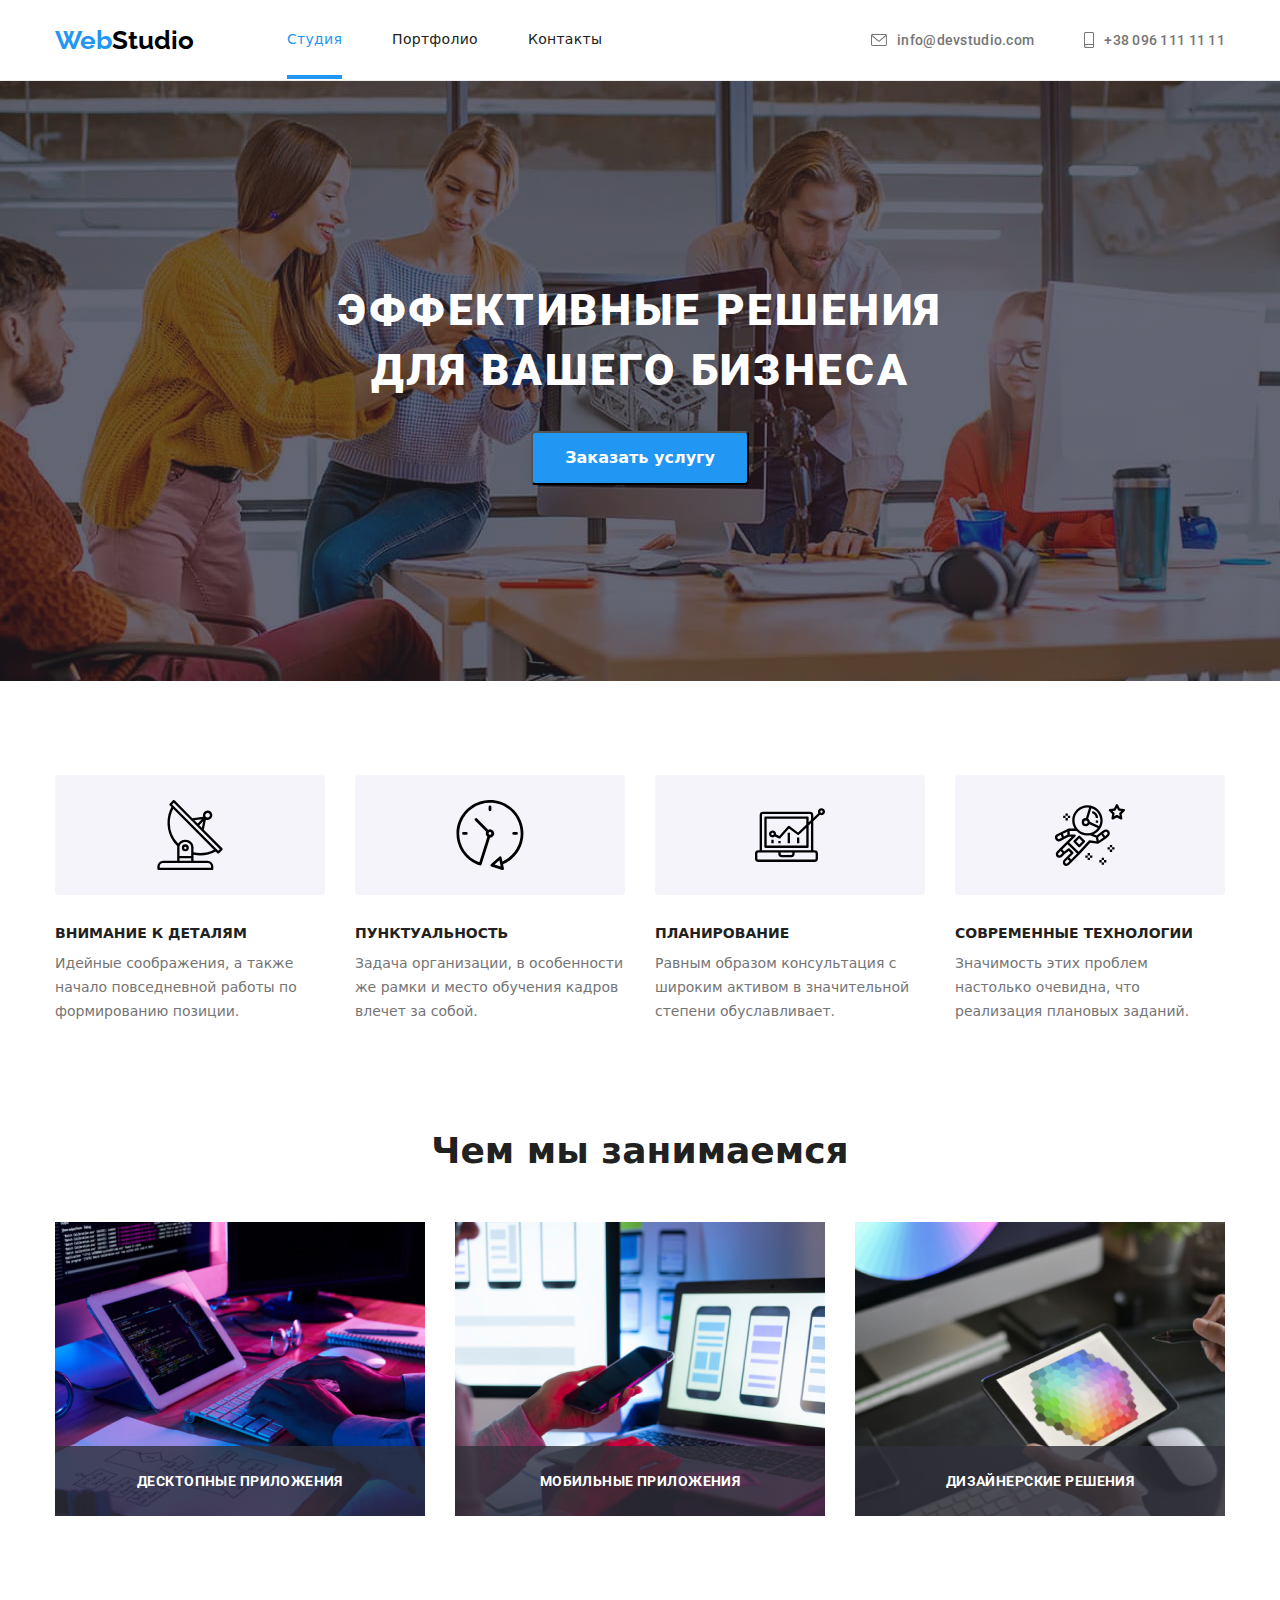
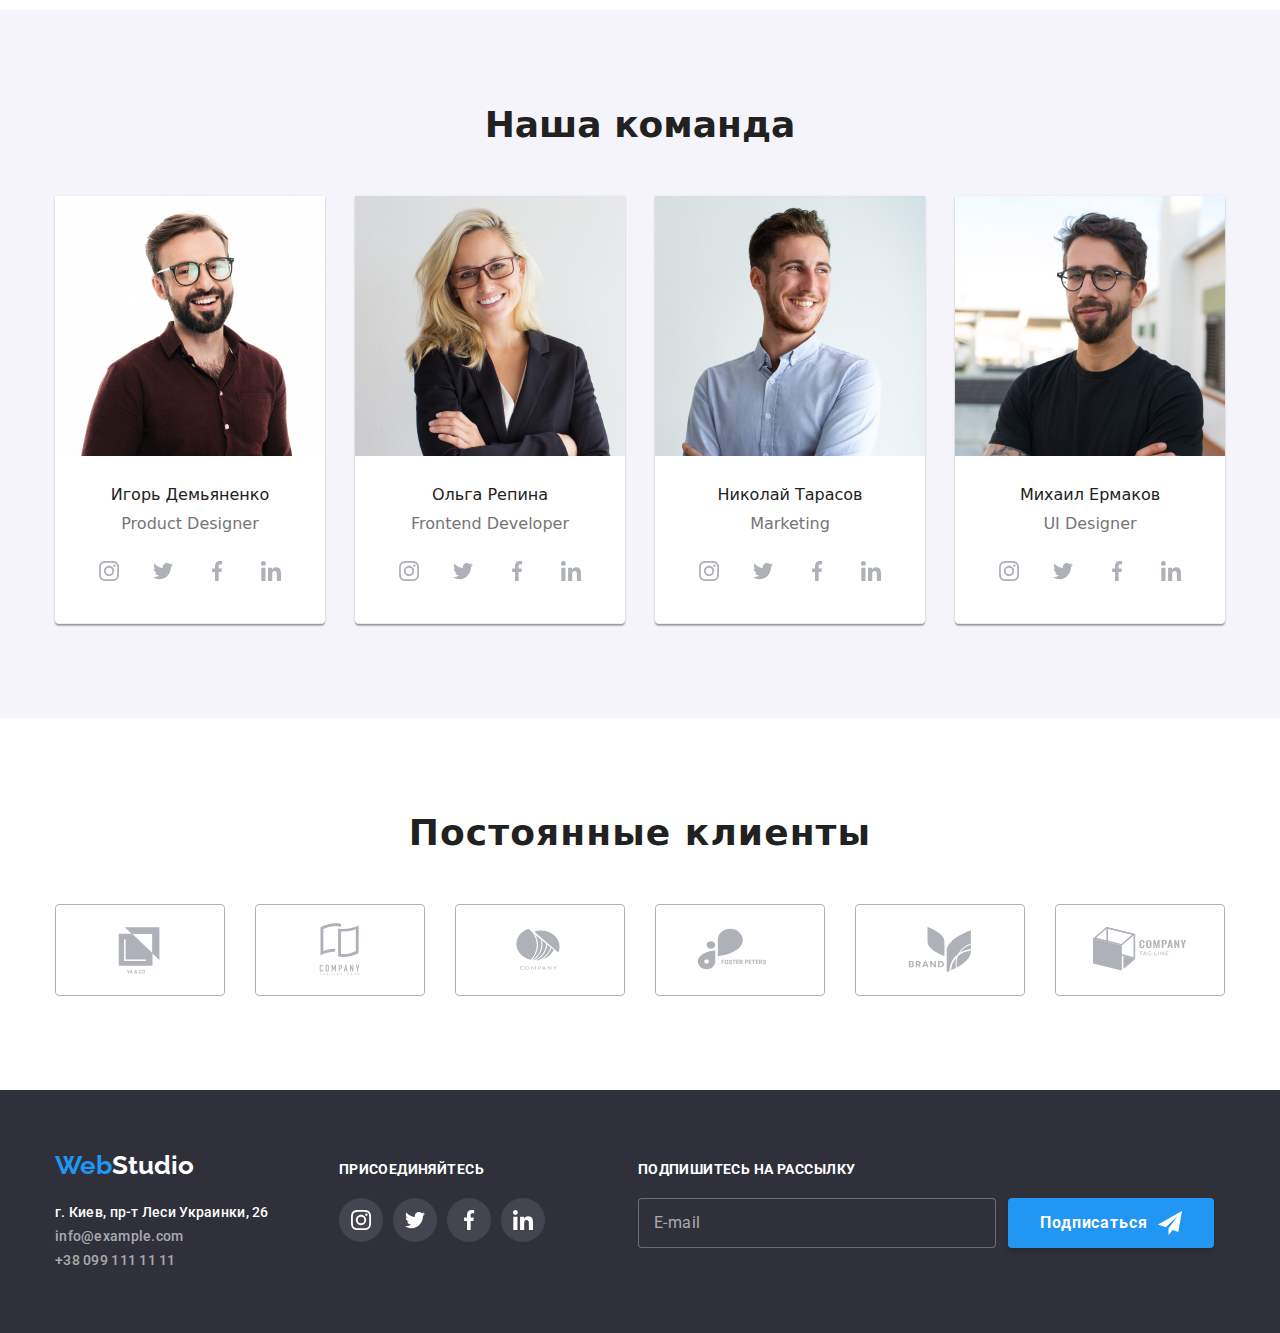
==== index.html @ 0602cfd3 "1" ====
<!DOCTYPE html>
<html lang="ru">

<head>
    <meta charset="UTF-8">
    <meta http-equiv="X-UA-Compatible" content="IE=edge">
    <meta name="viewport" content="width=device-width, initial-scale=1.0">
    <title>Document</title>
    <link rel="preconnect" href="https://fonts.googleapis.com" />
    <link rel="preconnect" href="https://fonts.gstatic.com" crossorigin />
    <link href="https://fonts.googleapis.com/css2?family=Raleway:wght@700&family=Roboto:wght@400;700;900&display=swap"
        rel="stylesheet" />
    <link rel="stylesheet"
        href="https://cdnjs.cloudflare.com/ajax/libs/modern-normalize/0.6.0/modern-normalize.min.css" />
    <link href="./css/styles.css" rel="stylesheet" />

</head>

<body>
    <!--Шапка сайта-->
    <header>
        <div class="container main-nav">
            <a href="./index.html" class="logo"> <span class="logo-first ">Web</span><span
                    class="logo-second">Studio</span> </a>
            <nav>
                <ul class="site-nav list">
                    <li class="item"> <a href="./index.html" class="link current">Студия</a></li>
                    <li class="item"> <a href="./portfolio.html" class="link ">Портфолио</a></li>
                    <li class="item"> <a href="" class="link">Контакты</a></li>
                </ul>
            </nav>
            <ul class="adress list">
                <li class="item"><a href="mailto:info@devstudio.com" class="link-adress"> <svg width="16px" height="12px" class="icon-nav">
                    <use href="./images/symbol-defs-6.svg#icon-envelope"></use></svg>
                    info@devstudio.com  </a> </li>
                <li class="item"><a href="tel:+380961111111" class="link-adress"> <svg width="10px" height="16px" class="icon-nav"> <use href="./images/symbol-defs-6.svg#icon-smartphone"></use></svg> +38 096 111 11 11 </a></li>
            </ul>
        </div>
    </header>
    <section class="section hero overlay">
        <div class="container">
            <h1 class="hero-tittle">Эффективные решения <br /> для вашего бизнеса</h1>
            <button type="button" class="main-button" data-modal-open>Заказать услугу</button>
        </div>
    </section>
    <section class="section advantage">
        <div class="container">
            <h2 class="advantage-tittle visually-hidden">Наши преимущества</h2>
            <ul class="advantage-list list">
                <li class="item">
                    <div class="advantage-fon"> <svg class="advantage-svg"><use href="./images/symbol-defs-6.svg#icon-antenna1"></use></svg></div>
                    <h3 class="tittle">Внимание к деталям</h3>
                    <p class="description">Идейные соображения, а также начало повседневной работы по формированию
                        позиции.</p>
                </li>
                <li class="item">
                    <div class="advantage-fon"> <svg class="advantage-svg">
                            <use href="./images/symbol-defs-6.svg#icon-clock1"></use>
                        </svg></div>
                    <h3 class="tittle">Пунктуальность</h3>
                    <p class="description">Задача организации, в особенности же рамки и место обучения кадров влечет за
                        собой.</p>
                </li>
                <li class="item">
                    <div class="advantage-fon"> <svg class="advantage-svg">
                            <use href="./images/symbol-defs-6.svg#icon-diagram1"></use>
                        </svg></div>
                    <h3 class="tittle">Планирование</h3>
                    <p class="description">Равным образом консультация с широким активом в значительной степени
                        обуславливает.</p>
                </li>
                <li class="item">
                    <div class="advantage-fon"> <svg class="advantage-svg">
                            <use href="./images/symbol-defs-6.svg#icon-astronaut1"></use>
                        </svg></div>
                    <h3 class="tittle">Современные технологии</h3>
                    <p class="description">Значимость этих проблем настолько очевидна, что реализация плановых заданий.
                    </p>
                </li>
            </ul>
        </div>
    </section>
    <section class="section products">
        <div class="container">
            <h2 class="products-tittle">Чем мы занимаемся</h2>
            <ul class="list">
                <li class="item"><img src="./images/Box1.jpg" alt="Десктопные приложения" width="370" />
               <div class="product-name"><h3 class="product-text">Десктопные приложения</h3></div> </li>
                <li class="item"><img src="./images/Box2.jpg" alt="Мобильные приложения" width="370" /> <div class="product-name">
                    <h3 class="product-text">Мобильные приложения</h3>
                </div></li>
                <li class="item"><img src="./images/Box3.jpg" alt="Дизайнерские решения" width="370" /><div class="product-name">
                    <h3 class="product-text">Дизайнерские решения</h3></div></li>
            </ul>
        </div>
    </section>
    <section class="section team">
        <div class="container">
            <h2 class="team-tittle">Наша команда</h2>
            <ul class="team-member list">
                <li class="item"><img src="./images/teamcard1.jpg" alt="Product Designer" width="270">
                    <h3 class="member-name"> Игорь Демьяненко </h3>
                    <p class="position">Product Designer</p>
                    <div class="social-link-box">
                    <ul class="list list-social"> 
                    <li><a href="https://www.instagram.com/" rel="noopener noreferrer" target="_blank" class="social-link"><svg class="logo-nets">
                        <use href="./images/symbol-defs-6.svg#icon-instagram"></use>
                    </svg></a> </li>
                    <li> <a href="https://twitter.com/?lang=ru" rel="noopener noreferrer" target="_blank" class="social-link"><svg class="logo-nets">
                            <use href="./images/symbol-defs-6.svg#icon-twitter"></use>
                        </svg></a></li>
                    <li><a href="https://uk-ua.facebook.com/" rel="noopener noreferrer" target="_blank" class="social-link"><svg class="logo-nets">
                            <use href="./images/symbol-defs-6.svg#icon-facebook"></use>
                        </svg></a></li>
                    <li><a href="https://ru.linkedin.com/" rel="noopener noreferrer" target="_blank" class="social-link"><svg class="logo-nets">
                            <use href="./images/symbol-defs-6.svg#icon-linkedin"></use>
                        </svg></a></li> </ul> </div>
                </li>
                <li class="item"><img src="./images/teamcard2.jpg" alt="Frontend Developer" width="270">
                    <h3 class="member-name">Ольга Репина</h3>
                    <p class="position">Frontend Developer</p>
                    <div class="social-link-box">
                        <ul class="list list-social">
                            <li><a href="https://www.instagram.com/" rel="noopener noreferrer" target="_blank" class="social-link"><svg
                                        class="logo-nets">
                                        <use href="./images/symbol-defs-6.svg#icon-instagram"></use>
                                    </svg></a> </li>
                            <li> <a href="https://twitter.com/?lang=ru" rel="noopener noreferrer" target="_blank" class="social-link"><svg
                                        class="logo-nets">
                                        <use href="./images/symbol-defs-6.svg#icon-twitter"></use>
                                    </svg></a></li>
                            <li><a href="https://uk-ua.facebook.com/" rel="noopener noreferrer" target="_blank" class="social-link"><svg
                                        class="logo-nets">
                                        <use href="./images/symbol-defs-6.svg#icon-facebook"></use>
                                    </svg></a></li>
                            <li><a href="https://ru.linkedin.com/" rel="noopener noreferrer" target="_blank" class="social-link"><svg
                                        class="logo-nets">
                                        <use href="./images/symbol-defs-6.svg#icon-linkedin"></use>
                                    </svg></a></li>
                        </ul>
                    </div>
                </li>
                <li class="item"><img src="./images/teamcard3.jpg" alt="Marketing" width="270">
                    <h3 class="member-name"> Николай Тарасов</h3>
                    <p class="position">Marketing</p>
                    <div class="social-link-box">
                        <ul class="list list-social">
                            <li><a href="https://www.instagram.com/" rel="noopener noreferrer" target="_blank" class="social-link"><svg
                                        class="logo-nets">
                                        <use href="./images/symbol-defs-6.svg#icon-instagram"></use>
                                    </svg></a> </li>
                            <li> <a href="https://twitter.com/?lang=ru" rel="noopener noreferrer" target="_blank" class="social-link"><svg
                                        class="logo-nets">
                                        <use href="./images/symbol-defs-6.svg#icon-twitter"></use>
                                    </svg></a></li>
                            <li><a href="https://uk-ua.facebook.com/" rel="noopener noreferrer" target="_blank" class="social-link"><svg
                                        class="logo-nets">
                                        <use href="./images/symbol-defs-6.svg#icon-facebook"></use>
                                    </svg></a></li>
                            <li><a href="https://ru.linkedin.com/" rel="noopener noreferrer" target="_blank" class="social-link"><svg
                                        class="logo-nets">
                                        <use href="./images/symbol-defs-6.svg#icon-linkedin"></use>
                                    </svg></a></li>
                        </ul>
                    </div>
                </li>
                <li class="item"><img src="./images/teamcard4.jpg" alt="UI Designer" width="270">
                    <h3 class="member-name"> Михаил Ермаков</h3>
                    <p class="position">UI Designer</p>
                    <div class="social-link-box">
                        <ul class="list list-social">
                            <li><a href="https://www.instagram.com/" rel="noopener noreferrer" target="_blank" class="social-link"><svg
                                        class="logo-nets">
                                        <use href="./images/symbol-defs-6.svg#icon-instagram"></use>
                                    </svg></a> </li>
                            <li> <a href="https://twitter.com/?lang=ru" rel="noopener noreferrer" target="_blank" class="social-link"><svg
                                        class="logo-nets">
                                        <use href="./images/symbol-defs-6.svg#icon-twitter"></use>
                                    </svg></a></li>
                            <li><a href="https://uk-ua.facebook.com/" rel="noopener noreferrer" target="_blank" class="social-link"><svg
                                        class="logo-nets">
                                        <use href="./images/symbol-defs-6.svg#icon-facebook"></use>
                                    </svg></a></li>
                            <li><a href="https://ru.linkedin.com/" rel="noopener noreferrer" target="_blank" class="social-link"><svg
                                        class="logo-nets">
                                        <use href="./images/symbol-defs-6.svg#icon-linkedin"></use>
                                    </svg></a></li>
                        </ul>
                    </div>
                </li>
            </ul>
        </div>
    </section>
    <section class="section clients">
        <div class="container">
            <h2 class="clients-tittle">Постоянные клиенты</h2>
            <ul class="list clients-list">
                <li class="clients-item"><a href="" rel="noopener noreferrer" target="_blank" class="clients-link"><svg class="icon-clients">
                        <use href="./images/symbol-defs-6.svg#icon-logo1"></use>
                    </svg></a></li>
                <li class="clients-item"><a href="" rel="noopener noreferrer" target="_blank" class="clients-link"><svg class="icon-clients">
                        <use href="./images/symbol-defs-6.svg#icon-logo2"></use>
                    </svg></a></li>
                <li class="clients-item"><a href="" rel="noopener noreferrer" target="_blank" class="clients-link"><svg class="icon-clients">
                        <use href="./images/symbol-defs-6.svg#icon-logo3"></use>
                    </svg></a></li>
                <li class="clients-item"><a href="" rel="noopener noreferrer" target="_blank" class="clients-link"><svg class="icon-clients">
                        <use href="./images/symbol-defs-6.svg#icon-logo4"></use>
                    </svg></a></li>
                <li class="clients-item"><a href="" rel="noopener noreferrer" target="_blank" class="clients-link"><svg class="icon-clients">
                        <use href="./images/symbol-defs-6.svg#icon-logo5"></use>
                    </svg></a></li>
                <li class="clients-item"><a href="" rel="noopener noreferrer" target="_blank" class="clients-link"><svg class="icon-clients">
                        <use href="./images/symbol-defs-6.svg#icon-logo6"></use>
                    </svg></a></li>
            </ul>
        </div>
    </section>
    <!--Подвал-->
    <footer class="page-footer">
        <div class="container footer-container">
            <div class="footer-adress">
            <a href="./index.html" class="logo"> <span class="logo-first ">Web</span><span
                    class="logo-second">Studio</span></a>
            <address class="adress-list">
                <ul class="list">
                    <li> <a href="https://www.google.com/maps/place/%D0%B1%D1%83%D0%BB.+%D0%9B%D0%B5%D1%81%D0%B8+%D0%A3%D0%BA%D1%80%D0%B0%D0%B8%D0%BD%D0%BA%D0%B8,+26,+%D0%9A%D0%B8%D0%B5%D0%B2,+02000/@50.4265807,30.5361971,17z/data=!3m1!4b1!4m5!3m4!1s0x40d4cf0e033ecbe9:0x57a4dffefec77da0!8m2!3d50.4265807!4d30.5383858" class="link-adress"> г. Киев, пр-т Леси Украинки, 26 </a></li>
                    <li> <a href="mailto:info@example.com" class="contact link-adress">info@example.com </a></li>
                    <li> <a href="tel:+380991111111" class="contact link-adress">+38 099 111 11 11</a> </li>
                </ul>
            </address>
        </div>
            <div class="footer-social-list">
                <h3 class="footer-social">Присоединяйтесь</h3>
                <ul class="list footer-social-link">
                    <li class="social-li"><a href="https://www.instagram.com/" rel="noopener noreferrer" target="_blank" class="social-link"><svg class="footer-logo-nets">
                                <use href="./images/symbol-defs-6.svg#icon-instagram"></use>
                            </svg></a> </li>
                    <li class="social-li"> <a href="https://twitter.com/?lang=ru" rel="noopener noreferrer" target="_blank" class="social-link"><svg class="footer-logo-nets">
                                <use href="./images/symbol-defs-6.svg#icon-twitter"></use>
                            </svg></a></li>
                    <li class="social-li"><a href="https://uk-ua.facebook.com/" rel="noopener noreferrer" target="_blank" class="social-link"><svg class="footer-logo-nets">
                                <use href="./images/symbol-defs-6.svg#icon-facebook"></use>
                            </svg></a></li>
                    <li class="social-li"><a href="https://ru.linkedin.com/" rel="noopener noreferrer" target="_blank" class="social-link"><svg class="footer-logo-nets">
                                <use href="./images/symbol-defs-6.svg#icon-linkedin"></use>
                            </svg></a></li>
                </ul>
            </div>
            <form class="footer-form">
            <div class="subscription">
                <label for="name" class="footer-sub"> <h3 class="tittle-sub">Подпишитесь на рассылку</h3></label>
                <div class="sub-form-field">
                    <input type="mail" class="input-footer" name="sub-mail" id="name" placeholder="E-mail" />
                    <button type="submit" class="sub-button">Подписаться<svg class="icon-sub">
                    <use href="./images/symbol-defs-6.svg#icon-icon-send"></use>
                    </svg>
                </div></button> 
            </div>
        </form>
        </div>
    </footer>
    <div class="backdrop is-hidden" data-modal>
        <div class="modal"> <button type="button" class="button-modal" data-modal-close>
<svg class="close">
    <use href="./images/symbol-defs-modal.svg#icon-close-black-18dp-2-1"></use>
</svg>
        </button>
        <form class="modal-form js-speaker-form"> 
        <h3 class="modal-tittle">Оставьте свои данные, мы вам перезвоним</h3>

            <div class="form-field">
                <label class="form-label" for="username">Имя</label>
                <input class="form-input" type="text" name="name" id="username" />
                <svg class="form-icon"> <use href="./images/symbol-defs-6.svg#icon-person-black"></use></svg>
            </div>
            <div class="form-field">
                <label class="form-label" for="tel">Телефон</label>
                <input class="form-input" type="tel" name="phone-number" id="tel" />
                <svg class="form-icon">
                    <use href="./images/symbol-defs-6.svg#icon-phone-black"></use>
                </svg>
            </div>
            <div class="form-field">
                <label class="form-label" for="mail">Почта</label>
                <input class="form-input" type="email" name="mail" id="mail" />
                <svg class="form-icon">
                    <use href="./images/symbol-defs-6.svg#icon-email-black"></use>
                </svg>
            </div>
            <div class="form-field">
                <label class="form-label" for="comment">Комментарий</label>
                <textarea class="comment" type="text" name="comment" id="comment" rows="7" placeholder="Введите текст"></textarea>
            </div>
            <div class="policy">
                <label class="checkbox-label">
                <input class="checkbox-input" type="checkbox" name="check" />
                <span class="icon-check"></span>
                <p>Соглашаюсь с рассылкой и принимаю <a href="">Условия договора</a></p> </label>
              </label>  
            </div>
    <button class="form-button" type="submit">Отправить</button>
        </form></div>       
      
        

        </div>
    </div>
    <script src="./js/modal.js"></script>
    <!-- <script>
        (() => {
            document
                .querySelector('.js-speaker-form')
                .addEventListener('submit', e => {
                    e.preventDefault();

                    new FormData(e.currentTarget).forEach((value, name) =>
                        console.log(`${name}: ${value}`),
                    );

                    e.currentTarget.reset();
                });
        })();
    </script> -->
</body>

</html>
---- css/styles.css ----
/* заголовка цвет #212121 */
/* белый #FFFFFF*/
/* цвет акцент #2196F3 */
/* основной цвет #757575 */
/* вторичный фон #F5F4FA */
/* цвет заголовка #2F303A */
/* фон #E5E5E5 */

:root {
  --primary-text-color: #757575;
  --tittle-color: #212121;
  --accent-color: #2196f3;
  --primary-background-color: #ffffff;
  --footer-color: #2f303a;
  --primary-white-color: #ffffff;
  --secondary-background-color: #f5f4fa;
}

.body {
  color: var(--primary-text-color);
  background-color: var(--primary-background-color);
  font-family: Roboto, sans-serif;
  letter-spacing: 0.03em;

  margin: 0;
}
.section {
  padding-top: 94px;
  padding-bottom: 94px;
  margin-top: 0;
  margin-bottom: 0;
}
.container {
  margin-left: auto;
  margin-right: auto;
  width: 1200px;
  padding-left: 15px;
  padding-right: 15px;
}
/* Утилиты */
h1,
h2,
h3,
h4,
p,
ul {
  margin: 0;
  padding: 0;
}

.list {
  text-decoration: none;
}
textarea {
  resize: none;
}

header {
  border-bottom: 1px solid #ececec;
}

img {
  display: block;
  max-width: 100%;
  height: auto;
}
/* Logo */
.main-nav .logo {
  font-family: Raleway, cursive;
  font-weight: 700;
  font-size: 26px;
  line-height: 1.17;
  text-decoration: none;

  padding-top: 24px;
  padding-bottom: 24px;
}
.logo-first {
  color: var(--accent-color);
}
.logo-second {
  color: #000000;
}

/* Site nav */
.list {
  list-style: none;
}

.main-nav {
  display: flex;
  align-items: center;

  box-sizing: border-box;
}

.site-nav {
  display: flex;
  margin-left: 93px;

  font-weight: 500;
  font-size: 14px;
  line-height: 1.14;
  letter-spacing: 0.02em;
}

.main-nav .link {
  padding-top: 32px;
  padding-bottom: 32px;
}

.main-nav .link-adress {
  display: flex;
  padding-top: 32px;
  padding-bottom: 32px;
  align-items: center;
}
.site-nav .item + .item {
  margin-left: 50px;
}

.site-nav .item:last-child {
  margin-right: 0;
}

.site-nav .list {
  font-weight: 500;
  font-size: 16px;
  line-height: 1.17;
  letter-spacing: 0.02em;

  display: block;
}
.site-nav .link.current {
  position: relative;
  color: var(--accent-color);
}

.site-nav .link.current::after {
  content: '';
  display: block;
  position: absolute;
  left: 0;
  bottom: 0;

  width: 100%;
  height: 4px;
  background-color: var(--accent-color);
}
.site-nav .link {
  color: var(--tittle-color);

  transition: color 250ms cubic-bezier(0.4, 0, 0.2, 1);
}
.site-nav .link:focus,
.link:hover {
  color: var(--accent-color);
}
.link {
  text-decoration: none;
}
.link-adress {
  color: var(--primary-text-color);
  font-family: Roboto, sans-serif;
  font-weight: 500;
  font-size: 14px;
  line-height: 1.17;
  letter-spacing: 0.02em;
  text-decoration: none;

  transition: color 250ms cubic-bezier(0.4, 0, 0.2, 1), fill 250ms cubic-bezier(0.4, 0, 0.2, 1);
}

.link-adress:focus,
.link-adress:hover {
  color: var(--accent-color);
  fill: var(--accent-color);
}

.adress {
  display: flex;
  margin-left: auto;
}

.adress .item + .item {
  margin-left: 50px;
}

.icon-nav {
  /* width: 16px;
  height: 12px; */
  margin-right: 10px;
  fill: currentColor;
}

/* Шапка сайта */

.hero-tittle {
  font-family: Roboto, sans-serif;
  color: var(--primary-white-color);
  font-weight: 900;
  font-size: 44px;
  line-height: 1.36;
  letter-spacing: 0.06em;
  text-align: center;
  text-transform: uppercase;

  margin-bottom: 30px;
}
.hero {
  background-color: var(--footer-color);
  text-align: center;
  padding-top: 200px;
  padding-bottom: 200px;
}

.overlay {
  max-width: 1600px;
  height: 600px;
  margin-left: auto;
  margin-right: auto;

  background-image: linear-gradient(to right, rgba(47, 48, 58, 0.4), rgba(47, 48, 58, 0.4)),
    url(../images/background.jpg);

  background-position: center;
  background-repeat: no-repeat;
  background-size: cover;
}

/* Button */
.main-button {
  display: inline-block;
  text-decoration: none;
  color: var(--primary-white-color);
  background-color: var(--accent-color);
  font-family: inherit;
  font-weight: bold;
  line-height: 1.87;

  cursor: pointer;

  border-radius: 4px;
  padding: 10px 32px;
  min-width: 200px;
  text-align: center;

  transition: background-color 250ms cubic-bezier(0.4, 0, 0.2, 1);
}
.main-button:hover,
.main-button:focus {
  background-color: #188ce8;
}

/* Преимущества */

.visually-hidden {
  position: absolute;
  white-space: nowrap;
  width: 1px;
  height: 1px;
  overflow: hidden;
  border: 0;
  padding: 0;
  clip: rect(0 0 0 0);
  clip-path: inset(50%);
  margin: -1px;
}

.advantage {
  padding-top: 0;
  padding-bottom: 0;
  margin-top: 94px;
  margin-bottom: 106px;
}

.advantage-list .tittle {
  color: var(--tittle-color);
  font-weight: 700;
  font-size: 14px;
  line-height: 1.17;

  text-transform: uppercase;
  padding-bottom: 10px;
}

.advantage .description {
  color: var(--primary-text-color);
  font-weight: 400;
  font-size: 14px;
  line-height: 1.71;
}
.advantage-list {
  display: flex;
}

.advantage-list .item + .item {
  margin-left: 30px;
}

.advantage-fon {
  display: flex;
  width: 270px;
  height: 120px;
  background-color: var(--secondary-background-color);
  align-items: center;
  justify-content: center;
  margin-bottom: 30px;
  border-radius: 4px;
}

.advantage-svg {
  width: 70px;
  height: 70px;
}

/* Чем мы занимаемся */

.products {
  padding-top: 0;
}

.products-tittle {
  color: var(--tittle-color);
  font-weight: 700;
  font-size: 36px;
  line-height: 1.17;
  text-align: center;

  padding-bottom: 50px;
}
.products .list {
  display: flex;
}
.products .item {
  position: relative;
}
.products .item + .item {
  margin-left: 30px;
}

.product-name {
  position: absolute;
  width: 100%;
  display: inline-block;
  background-color: rgba(47, 48, 58, 0.8);
  height: 70px;
  bottom: 0;
  right: 0;
}

.product-text {
  font-family: Roboto, sans-serif;
  font-weight: bold;
  font-size: 14px;
  line-height: 1.17;
  text-align: center;
  letter-spacing: 0.03em;
  text-transform: uppercase;

  text-align: center;
  padding-top: 27px;
  padding-bottom: 27px;

  color: var(--primary-white-color);
}
/* Наша команда */
.team {
  background-color: var(--secondary-background-color);
}

.team .list {
  display: flex;
  justify-content: space-between;
}

.team .item + .item {
  margin-left: 30px;
}
.team-tittle {
  color: var(--tittle-color);
  font-weight: 700;
  font-size: 36px;
  line-height: 1.17;
  text-align: center;

  padding-bottom: 50px;
}

.member-name {
  color: var(--tittle-color);
  font-weight: 500;
  font-size: 16px;
  line-height: 1.17;

  text-align: center;
  padding-top: 30px;
}
.position {
  color: var(--primary-text-color);
  font-size: 16px;
  line-height: 1.17;

  margin-top: 0px;
  /* margin-bottom: 30px; */
  padding-top: 10px;
  text-align: center;
}

.team-member .item {
  padding-bottom: 24px;
  border-bottom: 1px solid #eeeeee;
  box-sizing: border-box;
  background-color: var(--primary-white-color);
  border-radius: 0px 0px 4px 4px;
  box-shadow: 0px 1px 3px rgba(0, 0, 0, 0.12), 0px 1px 1px rgba(0, 0, 0, 0.14),
    0px 2px 1px rgba(0, 0, 0, 0.2);

  padding-bottom: 30px;
}
.social-link-box {
  padding-left: 32px;
  padding-right: 32px;
}

.social-link {
  display: flex;
  justify-content: center;
  align-items: center;
  height: 44px;
  width: 44px;
  fill: #afb1b8;

  border-radius: 50%;

  transition: background-color 250ms cubic-bezier(0.4, 0, 0.2, 1),
    fill 250ms cubic-bezier(0.4, 0, 0.2, 1);
}

.list-social {
  margin-top: 16px;
}

.social-nets {
  display: flex;
  justify-content: center;
  align-items: center;
}
.logo-nets {
  width: 20px;
  height: 20px;
}

.social-link:hover,
.social-link:focus {
  background-color: var(--accent-color);
  border-radius: 50%;
  fill: var(--primary-white-color);
}

/* Клиенты */

.clients-tittle {
  color: var(--tittle-color);
  font-weight: 700;
  font-size: 36px;
  line-height: 1.17;
  letter-spacing: 0.03em;

  margin-bottom: 50px;
  text-align: center;
}
.clients-list {
  display: flex;
  justify-content: space-between;
}

.clients-item {
  display: block;
}

.clients-list .clients-item + .clients-item {
  margin-left: 30px;
}
.clients-link {
  display: flex;
  align-items: center;
  justify-content: center;
  width: 170px;
  height: 92px;
  fill: #afb1b8;
  border: 1px solid #afb1b8;
  border-radius: 4px;

  transition: fill 250ms cubic-bezier(0.4, 0, 0.2, 1), border 250ms cubic-bezier(0.4, 0, 0.2, 1);
}
.clients-link:hover,
.clients-link:focus {
  fill: var(--accent-color);
  border: 1px solid var(--accent-color);
}
.icon-clients {
  width: 106px;
  height: 60px;
}

/* Подвал */
.page-footer .link-adress {
  color: var(--primary-white-color);
  font-size: 14px;
  line-height: 1.71;
  text-decoration: none;

  font-style: normal;

  transition: color 250ms cubic-bezier(0.4, 0, 0.2, 1);
}
.page-footer .contact {
  color: rgba(255, 255, 255, 0.6);
}
.page-footer .link-adress:focus,
.link-adress:hover {
  color: var(--accent-color);
}
.page-footer {
  background-color: var(--footer-color);
}
.page-footer .logo-second {
  color: var(--primary-white-color);
}

.page-footer {
  padding-top: 60px;
  padding-bottom: 60px;
}

.page-footer .logo {
  font-family: Raleway, sans-serif;
  font-weight: 700;
  font-size: 26px;
  line-height: 1.17;
  text-decoration: none;
}

.page-footer .adress-list {
  margin-top: 20px;
}

.footer-social {
  color: var(--primary-white-color);
  font-family: Roboto, sans-serif;
  font-weight: bold;
  font-size: 14px;
  line-height: 1.17;
  letter-spacing: 0.03em;
  text-transform: uppercase;

  margin-bottom: 20px;
}
.footer-container {
  display: flex;
  align-items: baseline;
}

.footer-social-list {
  margin-left: 70px;
  margin-right: 93px;
}

.footer-social-link {
  display: flex;
}

.footer-social-link .social-link {
  background-color: rgba(255, 255, 255, 0.1);
}

.social-li + .social-li {
  margin-left: 10px;
}

.footer-social-link .social-link:hover,
.footer-social-link .social-link:focus {
  background-color: var(--accent-color);
}
.footer-logo-nets {
  fill: var(--primary-white-color);
  width: 20px;
  height: 20px;
}

.tittle-sub {
  color: var(--primary-white-color);
  font-family: Roboto, sans-serif;
  font-weight: bold;
  font-size: 14px;
  line-height: 1.17;
  letter-spacing: 0.03em;
  text-transform: uppercase;

  margin-bottom: 20px;
}

.sub-form-field {
  display: flex;
}

.input-footer {
  height: 50px;
  width: 358px;
  margin-right: 12px;
  border: 1px solid rgba(255, 255, 255, 0.3);
  border-radius: 4px;

  background-color: var(--footer-color);
  color: var(--primary-text-color);

  padding-left: 15px;
}
.input-footer::placeholder {
  font-family: Roboto;
  font-weight: normal;
  font-size: 16px;
  line-height: 1.25;
  letter-spacing: 0.03em;

  color: rgba(255, 255, 255, 0.6);
}

.sub-button {
  display: flex;
  align-items: center;
  text-align: center;
  text-decoration: none;

  color: var(--primary-white-color);
  background-color: var(--accent-color);
  box-shadow: 0px 4px 4px rgba(0, 0, 0, 0.15);

  font-family: Roboto, sans-serif;
  font-weight: bold;
  line-height: 1.87;
  letter-spacing: 0.06em;

  cursor: pointer;
  border: none;
  border-radius: 4px;
  padding: 10px 32px;
  min-width: 200px;

  /* transition: background-color 250ms cubic-bezier(0.4, 0, 0.2, 1); */
}

.icon-sub {
  margin-left: 10px;
  width: 24px;
  height: 24px;

  fill: #fff;
}
/* Страница Портфолио */

/* Фильтр */
.project-item {
  text-decoration: none;
}

.btn-filter {
  list-style: none;
  margin-top: 0;
  margin-bottom: 0;
  padding-bottom: 50px;

  display: flex;
  justify-content: center;
  align-items: flex-start;
}

.btn-filter .item + .item {
  margin-left: 8px;
}
.button {
  font-weight: 500;
  background-color: var(--secondary-background-color);
  color: var(--tittle-color);
  font-family: inherit;

  cursor: pointer;

  border-radius: 4px;
  padding: 6px 22px;
  min-width: 73px;
  text-align: center;
  border: 1px solid transparent;

  transition: background-color 250ms cubic-bezier(0.4, 0, 0.2, 1),
    color 250ms cubic-bezier(0.4, 0, 0.2, 1), box-shadow 250ms cubic-bezier(0.4, 0, 0.2, 1);
}
.btn-filter .button:hover,
button:focus {
  color: var(--primary-white-color);
  background-color: var(--accent-color);
  box-shadow: 0px 1px 1px rgba(0, 0, 0, 0.12), 0px 4px 4px rgba(0, 0, 0, 0.06),
    1px 4px 6px rgba(0, 0, 0, 0.16);
}

.filter {
  padding-top: 94px;
}

/* Проекты */

.project-item {
  text-decoration: none;
}

.project-list {
  border-bottom: 1px solid #eeeeee;
  border-left: 1px solid #eeeeee;
  border-right: 1px solid #eeeeee;
  box-sizing: border-box;

  margin-right: 30px;
  margin-bottom: 30px;
  width: 370px;

  transition: box-shadow cubic-bezier(0.4, 0, 0.2, 1);
}

.section .project {
  display: flex;
  flex-wrap: wrap;
  padding-left: 0px;
}

.project-list:hover {
  box-shadow: 0px 1px 1px rgba(0, 0, 0, 0.12), 0px 4px 4px rgba(0, 0, 0, 0.06),
    1px 4px 6px rgba(0, 0, 0, 0.16);
}
.project-list:nth-child(3n) {
  margin-right: 0;
}

.project-list:nth-last-child(-n + 3) {
  margin-bottom: 0;
}
.project-name {
  color: var(--tittle-color);
  font-family: Roboto;
  font-weight: 700;
  font-size: 18px;

  line-height: 2;
  letter-spacing: 0.06em;
}

.project-box {
  padding-left: 24px;
  padding-top: 20px;
  padding-bottom: 20px;
  padding-right: 24px;
}
.filter-name {
  color: var(--primary-text-color);
  font-size: 16px;
  line-height: 1.88;
}

.project-image {
  display: inline-block;
  position: relative;
  overflow: hidden;
}
/* .project-image::before {
  position: absolute;
  display: inline-block;
  content: '';
  width: 100%;
  height: 100%;
  background-color: rgba(33, 150, 243, 0.9);

  transform: translateY(100%);
  transition: transform 250ms cubic-bezier(0.4, 0, 0.2, 1);

  opacity: 0;
}
.project-list:hover .project-image::before {
  opacity: 1;
  transform: translateY(0);

} */

.project-thumb {
  position: absolute;
  width: 100%;
  height: 100%;
  font-family: Roboto;
  font-size: 18px;
  line-height: 1.56;
  letter-spacing: 0.03em;
  color: #ffffff;
  background-color: var(--accent-color);

  display: flex;
  align-items: center;
  top: 0;
  left: 0;
  padding-left: 24px;
  padding-right: 24px;

  transform: translateY(100%);
  transition: transform 250ms cubic-bezier(0.4, 0, 0.2, 1),
    opacity 250ms cubic-bezier(0.4, 0, 0.2, 1);
  opacity: 0;
}

.project-list:hover .project-thumb {
  opacity: 1;
  transform: translateY(0);
}

/* Модальное окно */

.backdrop {
  position: fixed;
  top: 0;
  left: 0;
  width: 100%;
  height: 100%;
  background-color: rgba(0, 0, 0, 0.2);
  visibility: visible;
  opacity: 1;

  transition: opacity 250ms cubic-bezier(0.4, 0, 0.2, 1);
}

.backdrop.is-hidden {
  opacity: 0;
  pointer-events: none;
  overflow: hidden;
}
.backdrop.is-hidden .modal {
  transform: translate(-50%, -50%) scale (1.1);
}
.modal {
  position: absolute;
  top: 50%;
  left: 50%;

  min-height: 581px;
  min-width: 528px;
  align-items: center;

  background-color: var(--primary-white-color);
  transform: translate(-50%, -50%) scale(1);
  transition: opacity 250ms cubic-bezier(0.4, 0, 0.2, 1);
}

.close {
  width: 18px;
  height: 18px;
  border-radius: 50%;
  background-color: white;
  border: 1px solid rgba(0, 0, 0, 0.1);

  fill: #000000;
}
.button-modal {
  position: absolute;
  right: 0;
  top: 0;

  width: 30px;
  height: 30px;
  margin-top: 8px;
  margin-right: 8px;
  background-color: white;
  padding: 0;
  border: none;
}

.close:hover,
.close:focus {
  background-color: var(--accent-color);
  fill: #eeeeee;
}
.button-modal:hover,
.button-modal:focus {
  background-color: white;
}

.modal-form {
  /* outline: 2px solid red; */
  width: 448px;
  margin: 40px;
}
.modal-tittle {
  color: var(--tittle-color);
  font-family: Roboto, sans-serif;
  font-weight: bold;
  font-size: 20px;
  line-height: 1.17;
  letter-spacing: 0.03em;

  margin-bottom: 12px;
}

.form-field {
  position: relative;
  /* outline: 1px solid seagreen; */
  display: flex;
  flex-direction: column;
  margin-bottom: 10px;
}
.form-label {
  font-size: 12px;
  letter-spacing: 0.01em;
  color: var(--primary-text-color);
  margin-bottom: 4px;
}

.form-input {
  padding-left: 42px;
  padding-top: 11px;
  padding-bottom: 11px;
  border: 1px solid rgba(33, 33, 33, 0.2);
  border-radius: 4px;

  height: 40px;

  transition: border 250ms cubic-bezier(0.4, 0, 0.2, 1);
}
.form-icon {
  position: absolute;
  bottom: 0;
  left: 0;
  margin-left: 12px;
  margin-bottom: 11px;

  width: 18px;
  height: 18px;
  transition: fill 250ms cubic-bezier(0.4, 0, 0.2, 1);

  fill: var(--tittle-color);
}

.form-input:focus ~ .form-icon {
  fill: var(--accent-color);
}

.form-field:focus-within > .form-input {
  border: 1px solid var(--accent-color);
  outline: 0;
  outline-offset: 0;
}
.comment {
  height: 120px;
  padding: 12px 16px;
  border: 1px solid rgba(33, 33, 33, 0.2);
  border-radius: 4px;
}

textarea::placeholder {
  font-family: Roboto;
  font-size: 12px;
  line-height: 1.17;
  letter-spacing: 0.01em;

  color: rgba(117, 117, 117, 0.5);
}

.form-field:focus-within > .comment {
  border: 1px solid var(--accent-color);
  outline: 0;
  outline-offset: 0;
}

.checkbox-input {
  /* appearance: none;
  position: absolute; */

  position: absolute;
  width: 1px;
  height: 1px;
  margin: -1px;
  border: 0;
  padding: 0;
  clip: rect(0 0 0 0);
  overflow: hidden;
}
.checkbox-label {
  display: flex;
  align-items: center;
  font-size: 14px;
  line-height: 1.71;
  letter-spacing: 0.03em;
  color: var(--primary-text-color);

  margin-left: 8px;
  margin-bottom: 30px;
}

.icon-check {
  display: block;
  width: 10px;
  height: 10px;

  width: 16px;
  height: 15px;
  border: 2px solid #212121;
  border-radius: 4px;

  margin-right: 8px;
}

.checkbox-input:checked + .icon-check {
  background-color: var(--accent-color);
  background-image: url(../images/icon-check-2.svg);
  background-size: contain;
  background-origin: content-box;
  border: 2px solid var(--accent-color);
}

.form-button {
  display: block;
  text-decoration: none;
  color: var(--primary-white-color);
  background-color: var(--accent-color);
  font-family: Roboto, sans-serif;
  font-weight: bold;
  font-size: 16px;
  line-height: 1.87;
  letter-spacing: 0.06em;

  margin: 0 auto;

  cursor: pointer;
  border: none;
  border-radius: 4px;
  padding: 10px 55px 10px 56px;
  min-width: 200px;
  text-align: center;
  box-shadow: 0px 4px 4px rgba(0, 0, 0, 0.15);

  transition: background-color 250ms cubic-bezier(0.4, 0, 0.2, 1);
}
.form-button:hover,
.form-button:focus {
  background-color: #188ce8;
}
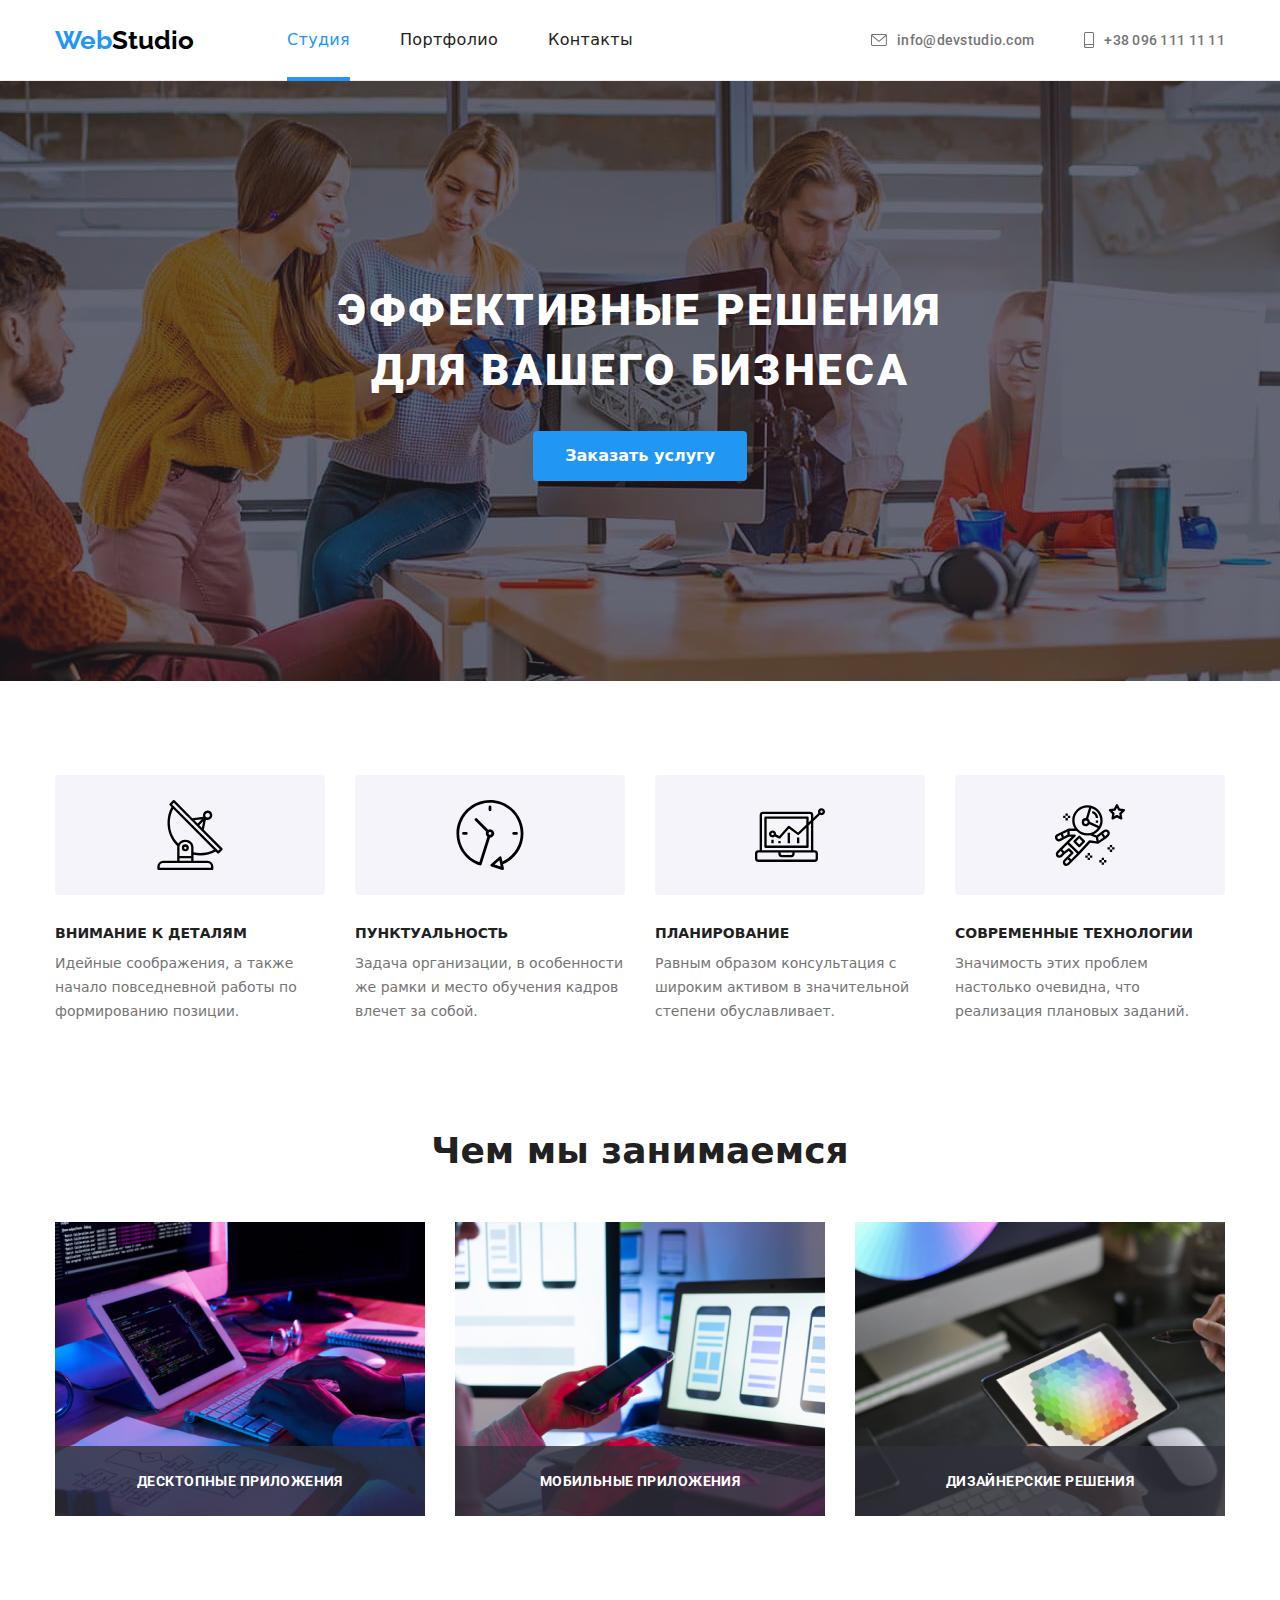
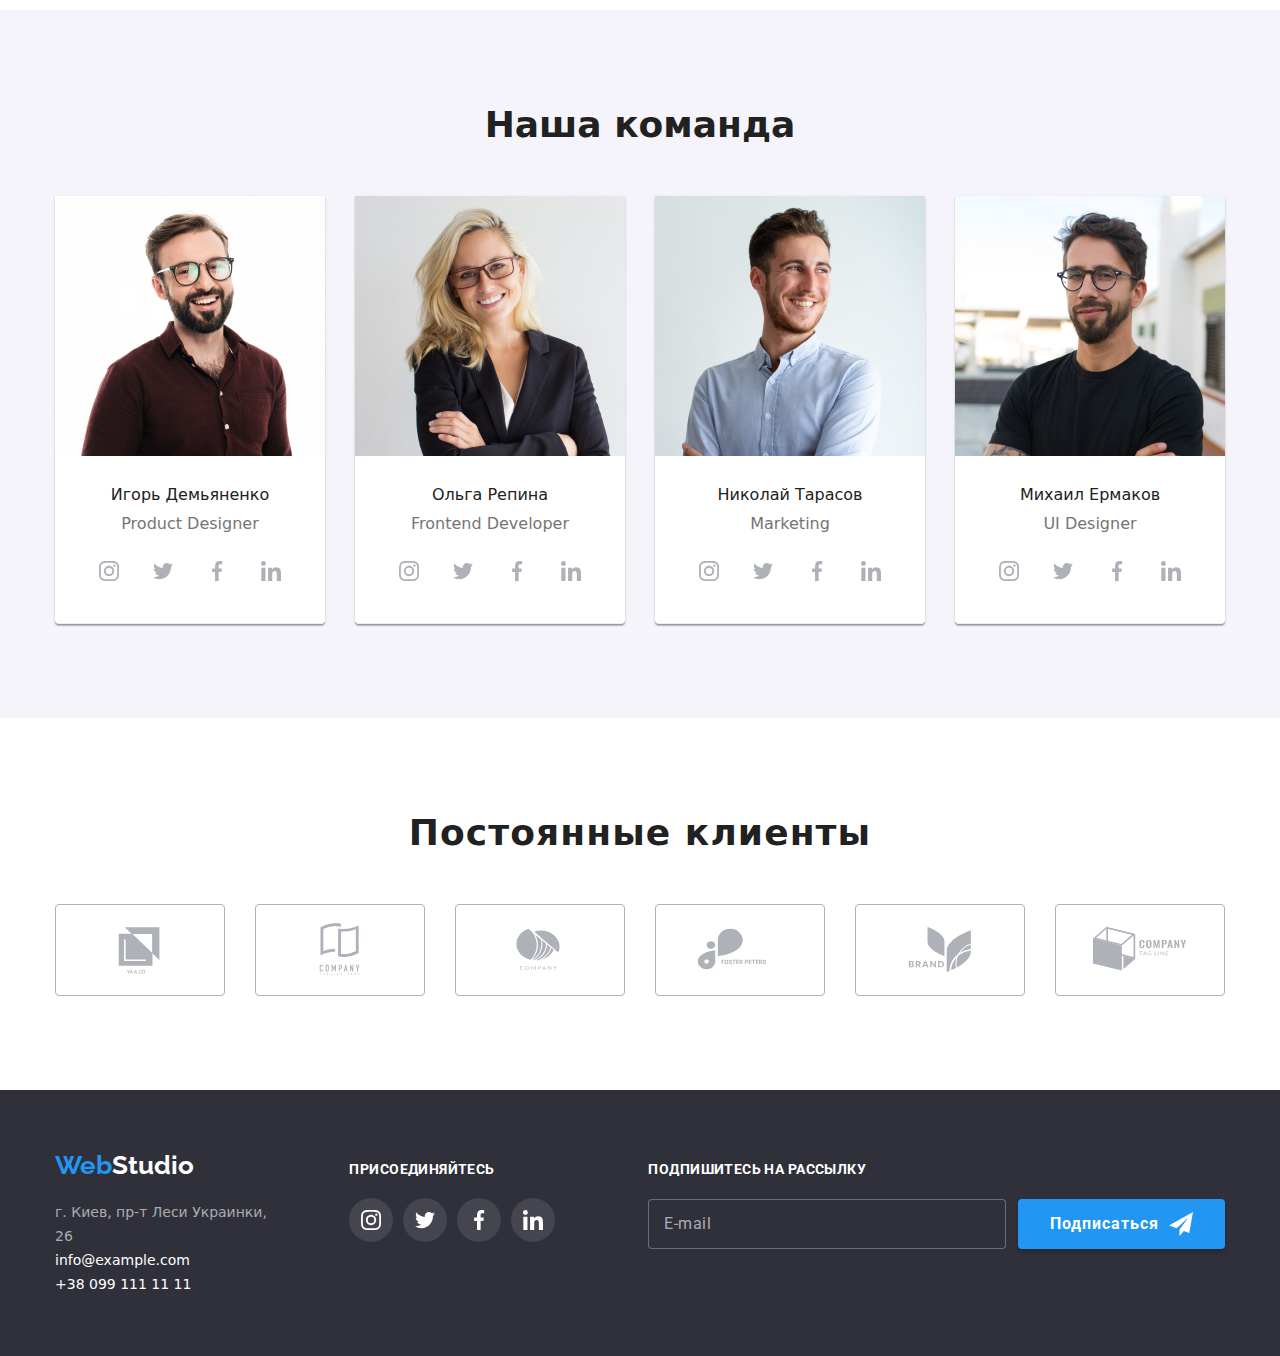
==== commit 33c16059: "1" ====
--- a/index.html
+++ b/index.html
@@ -18,292 +18,323 @@
 
 <body>
     <!--Шапка сайта-->
-    <header>
-        <div class="container main-nav">
-            <a href="./index.html" class="logo"> <span class="logo-first ">Web</span><span
-                    class="logo-second">Studio</span> </a>
+    <header class="header">
+        <div class="header__nav container">
+            <a href="./index.html" class="header__logo"> <span class="header__logo-first ">Web</span><span
+                    class="header__logo-second">Studio</span> </a>
             <nav>
-                <ul class="site-nav list">
-                    <li class="item"> <a href="./index.html" class="link current">Студия</a></li>
-                    <li class="item"> <a href="./portfolio.html" class="link ">Портфолио</a></li>
-                    <li class="item"> <a href="" class="link">Контакты</a></li>
+                <ul class="header__list list">
+                    <li class="header__item"> <a href="./index.html" class="header__link header__link--current link">Студия</a></li>
+                    <li class="header__item"> <a href="./portfolio.html" class="header__link link">Портфолио</a></li>
+                    <li class="header__item"> <a href="" class="header__link link">Контакты</a></li>
                 </ul>
             </nav>
-            <ul class="adress list">
-                <li class="item"><a href="mailto:info@devstudio.com" class="link-adress"> <svg width="16px" height="12px" class="icon-nav">
-                    <use href="./images/symbol-defs-6.svg#icon-envelope"></use></svg>
-                    info@devstudio.com  </a> </li>
-                <li class="item"><a href="tel:+380961111111" class="link-adress"> <svg width="10px" height="16px" class="icon-nav"> <use href="./images/symbol-defs-6.svg#icon-smartphone"></use></svg> +38 096 111 11 11 </a></li>
+            <ul class="header__contact list">
+                <li class="header__item"><a href="mailto:info@devstudio.com" class="header__adress"> <svg width="16px"
+                            height="12px" class="header__icon">
+                            <use href="./images/symbol-defs-6.svg#icon-envelope"></use>
+                        </svg>
+                        info@devstudio.com </a> </li>
+                <li class="header__item"><a href="tel:+380961111111" class="header__adress"> <svg width="10px" height="16px"
+                            class="header__icon">
+                            <use href="./images/symbol-defs-6.svg#icon-smartphone"></use>
+                        </svg> +38 096 111 11 11 </a></li>
             </ul>
         </div>
     </header>
-    <section class="section hero overlay">
-        <div class="container">
-            <h1 class="hero-tittle">Эффективные решения <br /> для вашего бизнеса</h1>
-            <button type="button" class="main-button" data-modal-open>Заказать услугу</button>
-        </div>
-    </section>
-    <section class="section advantage">
+    <section class="hero">
+        <div class="hero__box container">
+            <h1 class="hero__tittle">Эффективные решения <br /> для вашего бизнеса</h1>
+            <button type="button" class="hero__button" data-modal-open>Заказать услугу</button>
+        </div>
+    </section>
+    <section class="advantage section ">
         <div class="container">
             <h2 class="advantage-tittle visually-hidden">Наши преимущества</h2>
-            <ul class="advantage-list list">
-                <li class="item">
-                    <div class="advantage-fon"> <svg class="advantage-svg"><use href="./images/symbol-defs-6.svg#icon-antenna1"></use></svg></div>
-                    <h3 class="tittle">Внимание к деталям</h3>
-                    <p class="description">Идейные соображения, а также начало повседневной работы по формированию
+            <ul class="advantage__list list">
+                <li class="advantage__item">
+                    <div class="advantage__field"> <svg class="advantage__icon">
+                            <use href="./images/symbol-defs-6.svg#icon-antenna1"></use>
+                        </svg></div>
+                    <h3 class="advantage__tittle">Внимание к деталям</h3>
+                    <p class="advantage__description">Идейные соображения, а также начало повседневной работы по формированию
                         позиции.</p>
                 </li>
-                <li class="item">
-                    <div class="advantage-fon"> <svg class="advantage-svg">
+                <li class="advantage__item">
+                    <div class="advantage__field"> <svg class="advantage__icon">
                             <use href="./images/symbol-defs-6.svg#icon-clock1"></use>
                         </svg></div>
-                    <h3 class="tittle">Пунктуальность</h3>
-                    <p class="description">Задача организации, в особенности же рамки и место обучения кадров влечет за
+                    <h3 class="advantage__tittle">Пунктуальность</h3>
+                    <p class="advantage__description">Задача организации, в особенности же рамки и место обучения кадров влечет за
                         собой.</p>
                 </li>
-                <li class="item">
-                    <div class="advantage-fon"> <svg class="advantage-svg">
+                <li class="advantage__item">
+                    <div class="advantage__field"> <svg class="advantage__icon">
                             <use href="./images/symbol-defs-6.svg#icon-diagram1"></use>
                         </svg></div>
-                    <h3 class="tittle">Планирование</h3>
-                    <p class="description">Равным образом консультация с широким активом в значительной степени
+                    <h3 class="advantage__tittle">Планирование</h3>
+                    <p class="advantage__description">Равным образом консультация с широким активом в значительной степени
                         обуславливает.</p>
                 </li>
-                <li class="item">
-                    <div class="advantage-fon"> <svg class="advantage-svg">
+                <li class="advantage__item">
+                    <div class="advantage__field"> <svg class="advantage__icon">
                             <use href="./images/symbol-defs-6.svg#icon-astronaut1"></use>
                         </svg></div>
-                    <h3 class="tittle">Современные технологии</h3>
-                    <p class="description">Значимость этих проблем настолько очевидна, что реализация плановых заданий.
+                    <h3 class="advantage__tittle">Современные технологии</h3>
+                    <p class="advantage__description">Значимость этих проблем настолько очевидна, что реализация плановых заданий.
                     </p>
                 </li>
             </ul>
         </div>
     </section>
-    <section class="section products">
+    <section class="product section">
         <div class="container">
-            <h2 class="products-tittle">Чем мы занимаемся</h2>
-            <ul class="list">
-                <li class="item"><img src="./images/Box1.jpg" alt="Десктопные приложения" width="370" />
-               <div class="product-name"><h3 class="product-text">Десктопные приложения</h3></div> </li>
-                <li class="item"><img src="./images/Box2.jpg" alt="Мобильные приложения" width="370" /> <div class="product-name">
-                    <h3 class="product-text">Мобильные приложения</h3>
-                </div></li>
-                <li class="item"><img src="./images/Box3.jpg" alt="Дизайнерские решения" width="370" /><div class="product-name">
-                    <h3 class="product-text">Дизайнерские решения</h3></div></li>
-            </ul>
-        </div>
-    </section>
-    <section class="section team">
+            <h2 class="product__tittle">Чем мы занимаемся</h2>
+            <ul class="product__list list">
+                <li class="product__item"><img src="./images/Box1.jpg" alt="Десктопные приложения" width="370" />
+                    <div class="product__name">
+                        <h3 class="product__text">Десктопные приложения</h3>
+                    </div>
+                </li>
+                <li class="product__item"><img src="./images/Box2.jpg" alt="Мобильные приложения" width="370" />
+                    <div class="product__name">
+                        <h3 class="product__text">Мобильные приложения</h3>
+                    </div>
+                </li>
+                <li class="product__item"><img src="./images/Box3.jpg" alt="Дизайнерские решения" width="370" />
+                    <div class="product__name">
+                        <h3 class="product__text">Дизайнерские решения</h3>
+                    </div>
+                </li>
+            </ul>
+        </div>
+    </section>
+    <section class="team section">
         <div class="container">
-            <h2 class="team-tittle">Наша команда</h2>
-            <ul class="team-member list">
-                <li class="item"><img src="./images/teamcard1.jpg" alt="Product Designer" width="270">
-                    <h3 class="member-name"> Игорь Демьяненко </h3>
-                    <p class="position">Product Designer</p>
-                    <div class="social-link-box">
-                    <ul class="list list-social"> 
-                    <li><a href="https://www.instagram.com/" rel="noopener noreferrer" target="_blank" class="social-link"><svg class="logo-nets">
-                        <use href="./images/symbol-defs-6.svg#icon-instagram"></use>
-                    </svg></a> </li>
-                    <li> <a href="https://twitter.com/?lang=ru" rel="noopener noreferrer" target="_blank" class="social-link"><svg class="logo-nets">
-                            <use href="./images/symbol-defs-6.svg#icon-twitter"></use>
-                        </svg></a></li>
-                    <li><a href="https://uk-ua.facebook.com/" rel="noopener noreferrer" target="_blank" class="social-link"><svg class="logo-nets">
-                            <use href="./images/symbol-defs-6.svg#icon-facebook"></use>
-                        </svg></a></li>
-                    <li><a href="https://ru.linkedin.com/" rel="noopener noreferrer" target="_blank" class="social-link"><svg class="logo-nets">
-                            <use href="./images/symbol-defs-6.svg#icon-linkedin"></use>
-                        </svg></a></li> </ul> </div>
-                </li>
-                <li class="item"><img src="./images/teamcard2.jpg" alt="Frontend Developer" width="270">
-                    <h3 class="member-name">Ольга Репина</h3>
-                    <p class="position">Frontend Developer</p>
-                    <div class="social-link-box">
-                        <ul class="list list-social">
-                            <li><a href="https://www.instagram.com/" rel="noopener noreferrer" target="_blank" class="social-link"><svg
-                                        class="logo-nets">
+            <h2 class="team__tittle">Наша команда</h2>
+            <ul class="team__list list">
+                <li class="team__item"><img src="./images/teamcard1.jpg" alt="Product Designer" width="270">
+                    <h3 class="team__member"> Игорь Демьяненко </h3>
+                    <p class="team__position">Product Designer</p>
+                    <div class="team__box">
+                        <ul class="team__social-list list">
+                            <li><a href="https://www.instagram.com/" rel="noopener noreferrer" target="_blank"
+                                    class="team__social-link"><svg class="team__social-logo">
                                         <use href="./images/symbol-defs-6.svg#icon-instagram"></use>
                                     </svg></a> </li>
-                            <li> <a href="https://twitter.com/?lang=ru" rel="noopener noreferrer" target="_blank" class="social-link"><svg
-                                        class="logo-nets">
+                            <li> <a href="https://twitter.com/?lang=ru" rel="noopener noreferrer" target="_blank"
+                                    class="team__social-link"><svg class="team__social-logo">
                                         <use href="./images/symbol-defs-6.svg#icon-twitter"></use>
                                     </svg></a></li>
-                            <li><a href="https://uk-ua.facebook.com/" rel="noopener noreferrer" target="_blank" class="social-link"><svg
-                                        class="logo-nets">
+                            <li><a href="https://uk-ua.facebook.com/" rel="noopener noreferrer" target="_blank"
+                                    class="team__social-link"><svg class="team__social-logo">
                                         <use href="./images/symbol-defs-6.svg#icon-facebook"></use>
                                     </svg></a></li>
-                            <li><a href="https://ru.linkedin.com/" rel="noopener noreferrer" target="_blank" class="social-link"><svg
-                                        class="logo-nets">
+                            <li><a href="https://ru.linkedin.com/" rel="noopener noreferrer" target="_blank"
+                                    class="team__social-link"><svg class="team__social-logo">
                                         <use href="./images/symbol-defs-6.svg#icon-linkedin"></use>
                                     </svg></a></li>
                         </ul>
                     </div>
                 </li>
-                <li class="item"><img src="./images/teamcard3.jpg" alt="Marketing" width="270">
-                    <h3 class="member-name"> Николай Тарасов</h3>
-                    <p class="position">Marketing</p>
-                    <div class="social-link-box">
-                        <ul class="list list-social">
-                            <li><a href="https://www.instagram.com/" rel="noopener noreferrer" target="_blank" class="social-link"><svg
-                                        class="logo-nets">
+                <li class="team__item"><img src="./images/teamcard2.jpg" alt="Frontend Developer" width="270">
+                    <h3 class="team__member">Ольга Репина</h3>
+                    <p class="team__position">Frontend Developer</p>
+                    <div class="team__box">
+                        <ul class="team__social-list list">
+                            <li><a href="https://www.instagram.com/" rel="noopener noreferrer" target="_blank"
+                                    class="team__social-link"><svg class="team__social-logo">
                                         <use href="./images/symbol-defs-6.svg#icon-instagram"></use>
                                     </svg></a> </li>
-                            <li> <a href="https://twitter.com/?lang=ru" rel="noopener noreferrer" target="_blank" class="social-link"><svg
-                                        class="logo-nets">
+                            <li> <a href="https://twitter.com/?lang=ru" rel="noopener noreferrer" target="_blank"
+                                    class="team__social-link"><svg class="team__social-logo">
                                         <use href="./images/symbol-defs-6.svg#icon-twitter"></use>
                                     </svg></a></li>
-                            <li><a href="https://uk-ua.facebook.com/" rel="noopener noreferrer" target="_blank" class="social-link"><svg
-                                        class="logo-nets">
+                            <li><a href="https://uk-ua.facebook.com/" rel="noopener noreferrer" target="_blank"
+                                    class="team__social-link"><svg class="team__social-logo">
                                         <use href="./images/symbol-defs-6.svg#icon-facebook"></use>
                                     </svg></a></li>
-                            <li><a href="https://ru.linkedin.com/" rel="noopener noreferrer" target="_blank" class="social-link"><svg
-                                        class="logo-nets">
+                            <li><a href="https://ru.linkedin.com/" rel="noopener noreferrer" target="_blank"
+                                    class="team__social-link"><svg class="team__social-logo">
                                         <use href="./images/symbol-defs-6.svg#icon-linkedin"></use>
                                     </svg></a></li>
                         </ul>
                     </div>
                 </li>
-                <li class="item"><img src="./images/teamcard4.jpg" alt="UI Designer" width="270">
-                    <h3 class="member-name"> Михаил Ермаков</h3>
-                    <p class="position">UI Designer</p>
-                    <div class="social-link-box">
-                        <ul class="list list-social">
-                            <li><a href="https://www.instagram.com/" rel="noopener noreferrer" target="_blank" class="social-link"><svg
-                                        class="logo-nets">
+                <li class="team__item"><img src="./images/teamcard3.jpg" alt="Marketing" width="270">
+                    <h3 class="team__member"> Николай Тарасов</h3>
+                    <p class="team__position">Marketing</p>
+                    <div class="team__box">
+                        <ul class="team__social-list list">
+                            <li><a href="https://www.instagram.com/" rel="noopener noreferrer" target="_blank"
+                                    class="team__social-link"><svg class="team__social-logo">
                                         <use href="./images/symbol-defs-6.svg#icon-instagram"></use>
                                     </svg></a> </li>
-                            <li> <a href="https://twitter.com/?lang=ru" rel="noopener noreferrer" target="_blank" class="social-link"><svg
-                                        class="logo-nets">
+                            <li> <a href="https://twitter.com/?lang=ru" rel="noopener noreferrer" target="_blank"
+                                    class="team__social-link"><svg class="team__social-logo">
                                         <use href="./images/symbol-defs-6.svg#icon-twitter"></use>
                                     </svg></a></li>
-                            <li><a href="https://uk-ua.facebook.com/" rel="noopener noreferrer" target="_blank" class="social-link"><svg
-                                        class="logo-nets">
+                            <li><a href="https://uk-ua.facebook.com/" rel="noopener noreferrer" target="_blank"
+                                    class="team__social-link"><svg class="team__social-logo">
                                         <use href="./images/symbol-defs-6.svg#icon-facebook"></use>
                                     </svg></a></li>
-                            <li><a href="https://ru.linkedin.com/" rel="noopener noreferrer" target="_blank" class="social-link"><svg
-                                        class="logo-nets">
+                            <li><a href="https://ru.linkedin.com/" rel="noopener noreferrer" target="_blank"
+                                    class="team__social-link"><svg class="team__social-logo">
                                         <use href="./images/symbol-defs-6.svg#icon-linkedin"></use>
                                     </svg></a></li>
                         </ul>
                     </div>
                 </li>
-            </ul>
-        </div>
-    </section>
-    <section class="section clients">
+                <li class="team__item"><img src="./images/teamcard4.jpg" alt="UI Designer" width="270">
+                    <h3 class="team__member"> Михаил Ермаков</h3>
+                    <p class="team__position">UI Designer</p>
+                    <div class="team__box">
+                        <ul class="team__social-list list">
+                            <li><a href="https://www.instagram.com/" rel="noopener noreferrer" target="_blank"
+                                    class="team__social-link"><svg class="team__social-logo">
+                                        <use href="./images/symbol-defs-6.svg#icon-instagram"></use>
+                                    </svg></a> </li>
+                            <li> <a href="https://twitter.com/?lang=ru" rel="noopener noreferrer" target="_blank"
+                                    class="team__social-link"><svg class="team__social-logo">
+                                        <use href="./images/symbol-defs-6.svg#icon-twitter"></use>
+                                    </svg></a></li>
+                            <li><a href="https://uk-ua.facebook.com/" rel="noopener noreferrer" target="_blank"
+                                    class="team__social-link"><svg class="team__social-logo">
+                                        <use href="./images/symbol-defs-6.svg#icon-facebook"></use>
+                                    </svg></a></li>
+                            <li><a href="https://ru.linkedin.com/" rel="noopener noreferrer" target="_blank"
+                                    class="team__social-link"><svg class="team__social-logo">
+                                        <use href="./images/symbol-defs-6.svg#icon-linkedin"></use>
+                                    </svg></a></li>
+                        </ul>
+                    </div>
+                </li>
+            </ul>
+        </div>
+    </section>
+    <section class="clients section ">
         <div class="container">
-            <h2 class="clients-tittle">Постоянные клиенты</h2>
-            <ul class="list clients-list">
-                <li class="clients-item"><a href="" rel="noopener noreferrer" target="_blank" class="clients-link"><svg class="icon-clients">
-                        <use href="./images/symbol-defs-6.svg#icon-logo1"></use>
-                    </svg></a></li>
-                <li class="clients-item"><a href="" rel="noopener noreferrer" target="_blank" class="clients-link"><svg class="icon-clients">
-                        <use href="./images/symbol-defs-6.svg#icon-logo2"></use>
-                    </svg></a></li>
-                <li class="clients-item"><a href="" rel="noopener noreferrer" target="_blank" class="clients-link"><svg class="icon-clients">
-                        <use href="./images/symbol-defs-6.svg#icon-logo3"></use>
-                    </svg></a></li>
-                <li class="clients-item"><a href="" rel="noopener noreferrer" target="_blank" class="clients-link"><svg class="icon-clients">
-                        <use href="./images/symbol-defs-6.svg#icon-logo4"></use>
-                    </svg></a></li>
-                <li class="clients-item"><a href="" rel="noopener noreferrer" target="_blank" class="clients-link"><svg class="icon-clients">
-                        <use href="./images/symbol-defs-6.svg#icon-logo5"></use>
-                    </svg></a></li>
-                <li class="clients-item"><a href="" rel="noopener noreferrer" target="_blank" class="clients-link"><svg class="icon-clients">
-                        <use href="./images/symbol-defs-6.svg#icon-logo6"></use>
-                    </svg></a></li>
+            <h2 class="clients__tittle">Постоянные клиенты</h2>
+            <ul class="clients__list list">
+                <li class="clients__item"><a href="" rel="noopener noreferrer" target="_blank" class="clients__link"><svg
+                            class="clients__icon">
+                            <use href="./images/symbol-defs-6.svg#icon-logo1"></use>
+                        </svg></a></li>
+                <li class="clients__tem"><a href="" rel="noopener noreferrer" target="_blank" class="clients__link"><svg
+                            class="clients__icon">
+                            <use href="./images/symbol-defs-6.svg#icon-logo2"></use>
+                        </svg></a></li>
+                <li class="clients__tem"><a href="" rel="noopener noreferrer" target="_blank" class="clients__link"><svg
+                            class="clients__icon">
+                            <use href="./images/symbol-defs-6.svg#icon-logo3"></use>
+                        </svg></a></li>
+                <li class="clients__tem"><a href="" rel="noopener noreferrer" target="_blank" class="clients__link"><svg
+                            class="clients__icon">
+                            <use href="./images/symbol-defs-6.svg#icon-logo4"></use>
+                        </svg></a></li>
+                <li class="clients__tem"><a href="" rel="noopener noreferrer" target="_blank" class="clients__link"><svg
+                            class="clients__icon">
+                            <use href="./images/symbol-defs-6.svg#icon-logo5"></use>
+                        </svg></a></li>
+                <li class="clients__tem"><a href="" rel="noopener noreferrer" target="_blank" class="clients__link"><svg
+                            class="clients__icon">
+                            <use href="./images/symbol-defs-6.svg#icon-logo6"></use>
+                        </svg></a></li>
             </ul>
         </div>
     </section>
     <!--Подвал-->
-    <footer class="page-footer">
-        <div class="container footer-container">
-            <div class="footer-adress">
-            <a href="./index.html" class="logo"> <span class="logo-first ">Web</span><span
-                    class="logo-second">Studio</span></a>
-            <address class="adress-list">
-                <ul class="list">
-                    <li> <a href="https://www.google.com/maps/place/%D0%B1%D1%83%D0%BB.+%D0%9B%D0%B5%D1%81%D0%B8+%D0%A3%D0%BA%D1%80%D0%B0%D0%B8%D0%BD%D0%BA%D0%B8,+26,+%D0%9A%D0%B8%D0%B5%D0%B2,+02000/@50.4265807,30.5361971,17z/data=!3m1!4b1!4m5!3m4!1s0x40d4cf0e033ecbe9:0x57a4dffefec77da0!8m2!3d50.4265807!4d30.5383858" class="link-adress"> г. Киев, пр-т Леси Украинки, 26 </a></li>
-                    <li> <a href="mailto:info@example.com" class="contact link-adress">info@example.com </a></li>
-                    <li> <a href="tel:+380991111111" class="contact link-adress">+38 099 111 11 11</a> </li>
-                </ul>
-            </address>
-        </div>
-            <div class="footer-social-list">
-                <h3 class="footer-social">Присоединяйтесь</h3>
-                <ul class="list footer-social-link">
-                    <li class="social-li"><a href="https://www.instagram.com/" rel="noopener noreferrer" target="_blank" class="social-link"><svg class="footer-logo-nets">
+    <footer class="footer">
+        <div class="footer-container container ">
+            <div class="footer__box">
+                <a href="./index.html" class="header__logo"> <span class="header__logo-first">Web</span><span
+                        class="footer__logo-second">Studio</span></a>
+                <address class="footer__contacts">
+                    <ul class="list">
+                        <li> <a href="https://www.google.com/maps/place/%D0%B1%D1%83%D0%BB.+%D0%9B%D0%B5%D1%81%D0%B8+%D0%A3%D0%BA%D1%80%D0%B0%D0%B8%D0%BD%D0%BA%D0%B8,+26,+%D0%9A%D0%B8%D0%B5%D0%B2,+02000/@50.4265807,30.5361971,17z/data=!3m1!4b1!4m5!3m4!1s0x40d4cf0e033ecbe9:0x57a4dffefec77da0!8m2!3d50.4265807!4d30.5383858"
+                                class="footer__adress footer__map"> г. Киев, пр-т Леси Украинки, 26 </a></li>
+                        <li> <a href="mailto:info@example.com" class="footer__adress">info@example.com </a></li>
+                        <li> <a href="tel:+380991111111" class="footer__adress">+38 099 111 11 11</a> </li>
+                    </ul>
+                </address>
+            </div>
+            <div class="footer__social">
+                <h3 class="footer__social-tittle">Присоединяйтесь</h3>
+                <ul class="list footer__social-list">
+                    <li class="footer__social-item"><a href="https://www.instagram.com/" rel="noopener noreferrer" target="_blank"
+                            class="footer__social-link"><svg class="footer__social-icon">
                                 <use href="./images/symbol-defs-6.svg#icon-instagram"></use>
                             </svg></a> </li>
-                    <li class="social-li"> <a href="https://twitter.com/?lang=ru" rel="noopener noreferrer" target="_blank" class="social-link"><svg class="footer-logo-nets">
+                    <li class="footer__social-item"> <a href="https://twitter.com/?lang=ru" rel="noopener noreferrer"
+                            target="_blank" class="footer__social-link"><svg class="footer__social-icon">
                                 <use href="./images/symbol-defs-6.svg#icon-twitter"></use>
                             </svg></a></li>
-                    <li class="social-li"><a href="https://uk-ua.facebook.com/" rel="noopener noreferrer" target="_blank" class="social-link"><svg class="footer-logo-nets">
+                    <li class="footer__social-item"><a href="https://uk-ua.facebook.com/" rel="noopener noreferrer"
+                            target="_blank" class="footer__social-link"><svg class="footer__social-icon">
                                 <use href="./images/symbol-defs-6.svg#icon-facebook"></use>
                             </svg></a></li>
-                    <li class="social-li"><a href="https://ru.linkedin.com/" rel="noopener noreferrer" target="_blank" class="social-link"><svg class="footer-logo-nets">
+                    <li class="footer__social-item"><a href="https://ru.linkedin.com/" rel="noopener noreferrer" target="_blank"
+                            class="footer__social-link"><svg class="footer__social-icon">
                                 <use href="./images/symbol-defs-6.svg#icon-linkedin"></use>
                             </svg></a></li>
                 </ul>
             </div>
-            <form class="footer-form">
-            <div class="subscription">
-                <label for="name" class="footer-sub"> <h3 class="tittle-sub">Подпишитесь на рассылку</h3></label>
-                <div class="sub-form-field">
-                    <input type="mail" class="input-footer" name="sub-mail" id="name" placeholder="E-mail" />
-                    <button type="submit" class="sub-button">Подписаться<svg class="icon-sub">
-                    <use href="./images/symbol-defs-6.svg#icon-icon-send"></use>
-                    </svg>
-                </div></button> 
-            </div>
-        </form>
+            <form class="footer__form">
+                <div class="footer__form-box">
+                    <label for="name" class="footer__form-tittle">Подпишитесь на рассылку</label>
+                    <div class="footer__form-send">
+                        <input type="email" class="footer__input" name="sub-mail" id="name" placeholder="E-mail" />
+                        <button type="submit" class="footer__form-button">Подписаться<svg class="footer__form-icon">
+                                <use href="./images/symbol-defs-6.svg#icon-icon-send"></use>
+                            </svg></button>
+                    </div>
+                </div>
+            </form>
         </div>
     </footer>
     <div class="backdrop is-hidden" data-modal>
         <div class="modal"> <button type="button" class="button-modal" data-modal-close>
-<svg class="close">
-    <use href="./images/symbol-defs-modal.svg#icon-close-black-18dp-2-1"></use>
-</svg>
-        </button>
-        <form class="modal-form js-speaker-form"> 
-        <h3 class="modal-tittle">Оставьте свои данные, мы вам перезвоним</h3>
-
-            <div class="form-field">
-                <label class="form-label" for="username">Имя</label>
-                <input class="form-input" type="text" name="name" id="username" />
-                <svg class="form-icon"> <use href="./images/symbol-defs-6.svg#icon-person-black"></use></svg>
-            </div>
-            <div class="form-field">
-                <label class="form-label" for="tel">Телефон</label>
-                <input class="form-input" type="tel" name="phone-number" id="tel" />
-                <svg class="form-icon">
-                    <use href="./images/symbol-defs-6.svg#icon-phone-black"></use>
+                <svg class="close">
+                    <use href="./images/symbol-defs-modal.svg#icon-close-black-18dp-2-1"></use>
                 </svg>
-            </div>
-            <div class="form-field">
-                <label class="form-label" for="mail">Почта</label>
-                <input class="form-input" type="email" name="mail" id="mail" />
-                <svg class="form-icon">
-                    <use href="./images/symbol-defs-6.svg#icon-email-black"></use>
-                </svg>
-            </div>
-            <div class="form-field">
-                <label class="form-label" for="comment">Комментарий</label>
-                <textarea class="comment" type="text" name="comment" id="comment" rows="7" placeholder="Введите текст"></textarea>
-            </div>
-            <div class="policy">
-                <label class="checkbox-label">
-                <input class="checkbox-input" type="checkbox" name="check" />
-                <span class="icon-check"></span>
-                <p>Соглашаюсь с рассылкой и принимаю <a href="">Условия договора</a></p> </label>
-              </label>  
-            </div>
-    <button class="form-button" type="submit">Отправить</button>
-        </form></div>       
-      
-        
-
+            </button>
+            <form class="modal-form js-speaker-form">
+                <h3 class="modal-tittle">Оставьте свои данные, мы вам перезвоним</h3>
+
+                <div class="form-field">
+                    <label class="form-label" for="username">Имя</label>
+                    <input class="form-input" type="text" name="name" id="username" />
+                    <svg class="form-icon">
+                        <use href="./images/symbol-defs-6.svg#icon-person-black"></use>
+                    </svg>
+                </div>
+                <div class="form-field">
+                    <label class="form-label" for="tel">Телефон</label>
+                    <input class="form-input" type="tel" name="phone-number" id="tel" />
+                    <svg class="form-icon">
+                        <use href="./images/symbol-defs-6.svg#icon-phone-black"></use>
+                    </svg>
+                </div>
+                <div class="form-field">
+                    <label class="form-label" for="mail">Почта</label>
+                    <input class="form-input" type="email" name="mail" id="mail" />
+                    <svg class="form-icon">
+                        <use href="./images/symbol-defs-6.svg#icon-email-black"></use>
+                    </svg>
+                </div>
+                <div class="form-field">
+                    <label class="form-label" for="comment">Комментарий</label>
+                    <textarea class="comment" name="comment" id="comment" rows="7"
+                        placeholder="Введите текст"></textarea>
+                </div>
+                <div class="policy">
+                    <label class="checkbox-label">
+                        <input class="checkbox-input" type="checkbox" name="check" />
+                        <span class="icon-check"></span>
+                        <span>Соглашаюсь с рассылкой и принимаю <a href="">Условия договора</a></span></label>
+                </div>
+                <button class="form-button" type="submit">Отправить</button>
+            </form>
         </div>
     </div>
     <script src="./js/modal.js"></script>
--- a/css/styles.css
+++ b/css/styles.css
@@ -54,8 +54,10 @@
 textarea {
   resize: none;
 }
-
-header {
+.link {
+  text-decoration: none;
+}
+.header {
   border-bottom: 1px solid #ececec;
 }
 
@@ -64,8 +66,13 @@
   max-width: 100%;
   height: auto;
 }
+
+.list {
+  list-style: none;
+}
+
 /* Logo */
-.main-nav .logo {
+.header__logo {
   font-family: Raleway, cursive;
   font-weight: 700;
   font-size: 26px;
@@ -75,26 +82,23 @@
   padding-top: 24px;
   padding-bottom: 24px;
 }
-.logo-first {
+.header__logo-first {
   color: var(--accent-color);
 }
-.logo-second {
+.header__logo-second {
   color: #000000;
 }
 
 /* Site nav */
-.list {
-  list-style: none;
-}
-
-.main-nav {
+
+.header__nav {
   display: flex;
   align-items: center;
 
   box-sizing: border-box;
 }
 
-.site-nav {
+.header__list {
   display: flex;
   margin-left: 93px;
 
@@ -104,39 +108,40 @@
   letter-spacing: 0.02em;
 }
 
-.main-nav .link {
+.header__nav .link {
   padding-top: 32px;
   padding-bottom: 32px;
 }
 
-.main-nav .link-adress {
-  display: flex;
-  padding-top: 32px;
-  padding-bottom: 32px;
-  align-items: center;
-}
-.site-nav .item + .item {
+.header__item + .header__item {
   margin-left: 50px;
 }
 
-.site-nav .item:last-child {
-  margin-right: 0;
-}
-
-.site-nav .list {
+.header__list {
   font-weight: 500;
   font-size: 16px;
   line-height: 1.17;
   letter-spacing: 0.02em;
 
-  display: block;
-}
-.site-nav .link.current {
+  display: flex;
+}
+
+.header__link {
+  color: var(--tittle-color);
+
+  transition: color 250ms cubic-bezier(0.4, 0, 0.2, 1);
+}
+.header__link:focus,
+.header__link:hover {
+  color: var(--accent-color);
+}
+
+.header__link--current {
   position: relative;
   color: var(--accent-color);
 }
 
-.site-nav .link.current::after {
+.header__link--current::after {
   content: '';
   display: block;
   position: absolute;
@@ -147,19 +152,12 @@
   height: 4px;
   background-color: var(--accent-color);
 }
-.site-nav .link {
-  color: var(--tittle-color);
-
-  transition: color 250ms cubic-bezier(0.4, 0, 0.2, 1);
-}
-.site-nav .link:focus,
-.link:hover {
-  color: var(--accent-color);
-}
-.link {
-  text-decoration: none;
-}
-.link-adress {
+
+.header__adress {
+  display: flex;
+  padding-top: 32px;
+  padding-bottom: 32px;
+  align-items: center;
   color: var(--primary-text-color);
   font-family: Roboto, sans-serif;
   font-weight: 500;
@@ -171,31 +169,44 @@
   transition: color 250ms cubic-bezier(0.4, 0, 0.2, 1), fill 250ms cubic-bezier(0.4, 0, 0.2, 1);
 }
 
-.link-adress:focus,
-.link-adress:hover {
+.header__adress:focus,
+.header__adress:hover {
   color: var(--accent-color);
   fill: var(--accent-color);
 }
 
-.adress {
+.header__contact {
   display: flex;
   margin-left: auto;
 }
 
-.adress .item + .item {
-  margin-left: 50px;
-}
-
-.icon-nav {
-  /* width: 16px;
-  height: 12px; */
+.header__icon {
   margin-right: 10px;
   fill: currentColor;
 }
 
 /* Шапка сайта */
-
-.hero-tittle {
+.hero {
+  max-width: 1600px;
+  height: 600px;
+  margin-left: auto;
+  margin-right: auto;
+  text-align: center;
+
+  background-image: linear-gradient(to right, rgba(47, 48, 58, 0.4), rgba(47, 48, 58, 0.4)),
+    url(../images/background.jpg);
+  background-color: var(--footer-color);
+  background-position: center;
+  background-repeat: no-repeat;
+  background-size: cover;
+}
+
+.hero__box {
+  padding-top: 200px;
+  padding-bottom: 200px;
+}
+
+.hero__tittle {
   font-family: Roboto, sans-serif;
   color: var(--primary-white-color);
   font-weight: 900;
@@ -207,29 +218,9 @@
 
   margin-bottom: 30px;
 }
-.hero {
-  background-color: var(--footer-color);
-  text-align: center;
-  padding-top: 200px;
-  padding-bottom: 200px;
-}
-
-.overlay {
-  max-width: 1600px;
-  height: 600px;
-  margin-left: auto;
-  margin-right: auto;
-
-  background-image: linear-gradient(to right, rgba(47, 48, 58, 0.4), rgba(47, 48, 58, 0.4)),
-    url(../images/background.jpg);
-
-  background-position: center;
-  background-repeat: no-repeat;
-  background-size: cover;
-}
 
 /* Button */
-.main-button {
+.hero__button {
   display: inline-block;
   text-decoration: none;
   color: var(--primary-white-color);
@@ -239,7 +230,7 @@
   line-height: 1.87;
 
   cursor: pointer;
-
+  border: none;
   border-radius: 4px;
   padding: 10px 32px;
   min-width: 200px;
@@ -247,8 +238,8 @@
 
   transition: background-color 250ms cubic-bezier(0.4, 0, 0.2, 1);
 }
-.main-button:hover,
-.main-button:focus {
+.hero__button:hover,
+.hero__button:focus {
   background-color: #188ce8;
 }
 
@@ -274,7 +265,7 @@
   margin-bottom: 106px;
 }
 
-.advantage-list .tittle {
+.advantage__tittle {
   color: var(--tittle-color);
   font-weight: 700;
   font-size: 14px;
@@ -284,21 +275,21 @@
   padding-bottom: 10px;
 }
 
-.advantage .description {
+.advantage__description {
   color: var(--primary-text-color);
   font-weight: 400;
   font-size: 14px;
   line-height: 1.71;
 }
-.advantage-list {
-  display: flex;
-}
-
-.advantage-list .item + .item {
+.advantage__list {
+  display: flex;
+}
+
+.advantage__item + .advantage__item {
   margin-left: 30px;
 }
 
-.advantage-fon {
+.advantage__field {
   display: flex;
   width: 270px;
   height: 120px;
@@ -309,18 +300,18 @@
   border-radius: 4px;
 }
 
-.advantage-svg {
+.advantage__icon {
   width: 70px;
   height: 70px;
 }
 
 /* Чем мы занимаемся */
 
-.products {
+.product {
   padding-top: 0;
 }
 
-.products-tittle {
+.product__tittle {
   color: var(--tittle-color);
   font-weight: 700;
   font-size: 36px;
@@ -329,17 +320,17 @@
 
   padding-bottom: 50px;
 }
-.products .list {
-  display: flex;
-}
-.products .item {
+.product__list {
+  display: flex;
+}
+.product__item {
   position: relative;
 }
-.products .item + .item {
+.product__item + .product__item {
   margin-left: 30px;
 }
 
-.product-name {
+.product__name {
   position: absolute;
   width: 100%;
   display: inline-block;
@@ -349,7 +340,7 @@
   right: 0;
 }
 
-.product-text {
+.product__text {
   font-family: Roboto, sans-serif;
   font-weight: bold;
   font-size: 14px;
@@ -369,15 +360,15 @@
   background-color: var(--secondary-background-color);
 }
 
-.team .list {
+.team__list {
   display: flex;
   justify-content: space-between;
 }
 
-.team .item + .item {
+.team__item + .team__item {
   margin-left: 30px;
 }
-.team-tittle {
+.team__tittle {
   color: var(--tittle-color);
   font-weight: 700;
   font-size: 36px;
@@ -387,7 +378,7 @@
   padding-bottom: 50px;
 }
 
-.member-name {
+.team__member {
   color: var(--tittle-color);
   font-weight: 500;
   font-size: 16px;
@@ -396,7 +387,7 @@
   text-align: center;
   padding-top: 30px;
 }
-.position {
+.team__position {
   color: var(--primary-text-color);
   font-size: 16px;
   line-height: 1.17;
@@ -407,7 +398,7 @@
   text-align: center;
 }
 
-.team-member .item {
+.team__item {
   padding-bottom: 24px;
   border-bottom: 1px solid #eeeeee;
   box-sizing: border-box;
@@ -418,12 +409,12 @@
 
   padding-bottom: 30px;
 }
-.social-link-box {
+.team__box {
   padding-left: 32px;
   padding-right: 32px;
 }
 
-.social-link {
+.team__social-link {
   display: flex;
   justify-content: center;
   align-items: center;
@@ -437,22 +428,19 @@
     fill 250ms cubic-bezier(0.4, 0, 0.2, 1);
 }
 
-.list-social {
+.team__social-list {
+  display: flex;
   margin-top: 16px;
-}
-
-.social-nets {
-  display: flex;
-  justify-content: center;
-  align-items: center;
-}
-.logo-nets {
+  justify-content: space-between;
+}
+
+.team__social-logo {
   width: 20px;
   height: 20px;
 }
 
-.social-link:hover,
-.social-link:focus {
+.team__social-link:hover,
+.team__social-link:focus {
   background-color: var(--accent-color);
   border-radius: 50%;
   fill: var(--primary-white-color);
@@ -460,7 +448,7 @@
 
 /* Клиенты */
 
-.clients-tittle {
+.clients__tittle {
   color: var(--tittle-color);
   font-weight: 700;
   font-size: 36px;
@@ -470,19 +458,19 @@
   margin-bottom: 50px;
   text-align: center;
 }
-.clients-list {
+.clients__list {
   display: flex;
   justify-content: space-between;
 }
 
-.clients-item {
+.clients__item {
   display: block;
 }
 
-.clients-list .clients-item + .clients-item {
+.clients__item + .clients__item {
   margin-left: 30px;
 }
-.clients-link {
+.clients__link {
   display: flex;
   align-items: center;
   justify-content: center;
@@ -494,18 +482,38 @@
 
   transition: fill 250ms cubic-bezier(0.4, 0, 0.2, 1), border 250ms cubic-bezier(0.4, 0, 0.2, 1);
 }
-.clients-link:hover,
-.clients-link:focus {
+.clients__link:hover,
+.clients__link:focus {
   fill: var(--accent-color);
   border: 1px solid var(--accent-color);
 }
-.icon-clients {
+.clients__icon {
   width: 106px;
   height: 60px;
 }
 
 /* Подвал */
-.page-footer .link-adress {
+
+.footer-container {
+  display: flex;
+  align-items: baseline;
+}
+
+.footer {
+  padding-top: 60px;
+  padding-bottom: 60px;
+  background-color: var(--footer-color);
+}
+
+.footer__logo-second {
+  color: var(--primary-white-color);
+}
+
+.footer__contacts {
+  margin-top: 20px;
+}
+
+.footer__adress {
   color: var(--primary-white-color);
   font-size: 14px;
   line-height: 1.71;
@@ -515,38 +523,18 @@
 
   transition: color 250ms cubic-bezier(0.4, 0, 0.2, 1);
 }
-.page-footer .contact {
+.footer__map {
   color: rgba(255, 255, 255, 0.6);
 }
-.page-footer .link-adress:focus,
-.link-adress:hover {
+.footer__adress:focus,
+.footer__adress:hover {
   color: var(--accent-color);
 }
-.page-footer {
-  background-color: var(--footer-color);
-}
-.page-footer .logo-second {
-  color: var(--primary-white-color);
-}
-
-.page-footer {
-  padding-top: 60px;
-  padding-bottom: 60px;
-}
-
-.page-footer .logo {
-  font-family: Raleway, sans-serif;
-  font-weight: 700;
-  font-size: 26px;
-  line-height: 1.17;
-  text-decoration: none;
-}
-
-.page-footer .adress-list {
-  margin-top: 20px;
-}
-
-.footer-social {
+.footer__social {
+  margin-left: 70px;
+  margin-right: 93px;
+}
+.footer__social-tittle {
   color: var(--primary-white-color);
   font-family: Roboto, sans-serif;
   font-weight: bold;
@@ -557,39 +545,41 @@
 
   margin-bottom: 20px;
 }
-.footer-container {
-  display: flex;
-  align-items: baseline;
-}
-
-.footer-social-list {
-  margin-left: 70px;
-  margin-right: 93px;
-}
-
-.footer-social-link {
-  display: flex;
-}
-
-.footer-social-link .social-link {
+
+.footer__social-list {
+  display: flex;
+}
+
+.footer__social-link {
   background-color: rgba(255, 255, 255, 0.1);
-}
-
-.social-li + .social-li {
+  display: flex;
+  justify-content: center;
+  align-items: center;
+  height: 44px;
+  width: 44px;
+  fill: #afb1b8;
+
+  border-radius: 50%;
+
+  transition: background-color 250ms cubic-bezier(0.4, 0, 0.2, 1),
+    fill 250ms cubic-bezier(0.4, 0, 0.2, 1);
+}
+.footer__social-link:hover,
+.footer__social-link:focus {
+  background-color: var(--accent-color);
+}
+
+.footer__social-item + .footer__social-item {
   margin-left: 10px;
 }
 
-.footer-social-link .social-link:hover,
-.footer-social-link .social-link:focus {
-  background-color: var(--accent-color);
-}
-.footer-logo-nets {
+.footer__social-icon {
   fill: var(--primary-white-color);
   width: 20px;
   height: 20px;
 }
 
-.tittle-sub {
+.footer__form-tittle {
   color: var(--primary-white-color);
   font-family: Roboto, sans-serif;
   font-weight: bold;
@@ -597,15 +587,14 @@
   line-height: 1.17;
   letter-spacing: 0.03em;
   text-transform: uppercase;
-
-  margin-bottom: 20px;
-}
-
-.sub-form-field {
-  display: flex;
-}
-
-.input-footer {
+}
+
+.footer__form-send {
+  display: flex;
+  margin-top: 20px;
+}
+
+.footer__input {
   height: 50px;
   width: 358px;
   margin-right: 12px;
@@ -617,7 +606,7 @@
 
   padding-left: 15px;
 }
-.input-footer::placeholder {
+.footer__input::placeholder {
   font-family: Roboto;
   font-weight: normal;
   font-size: 16px;
@@ -627,7 +616,7 @@
   color: rgba(255, 255, 255, 0.6);
 }
 
-.sub-button {
+.footer__form-button {
   display: flex;
   align-items: center;
   text-align: center;
@@ -651,7 +640,7 @@
   /* transition: background-color 250ms cubic-bezier(0.4, 0, 0.2, 1); */
 }
 
-.icon-sub {
+.footer__form-icon {
   margin-left: 10px;
   width: 24px;
   height: 24px;
@@ -664,8 +653,10 @@
 .project-item {
   text-decoration: none;
 }
-
-.btn-filter {
+.filter {
+  padding-top: 94px;
+}
+.filter__list {
   list-style: none;
   margin-top: 0;
   margin-bottom: 0;
@@ -676,10 +667,10 @@
   align-items: flex-start;
 }
 
-.btn-filter .item + .item {
+.filter-item + .filter-item {
   margin-left: 8px;
 }
-.button {
+.filter__button {
   font-weight: 500;
   background-color: var(--secondary-background-color);
   color: var(--tittle-color);
@@ -696,25 +687,24 @@
   transition: background-color 250ms cubic-bezier(0.4, 0, 0.2, 1),
     color 250ms cubic-bezier(0.4, 0, 0.2, 1), box-shadow 250ms cubic-bezier(0.4, 0, 0.2, 1);
 }
-.btn-filter .button:hover,
-button:focus {
+.filter__button:hover,
+.filter__button:focus {
   color: var(--primary-white-color);
   background-color: var(--accent-color);
   box-shadow: 0px 1px 1px rgba(0, 0, 0, 0.12), 0px 4px 4px rgba(0, 0, 0, 0.06),
     1px 4px 6px rgba(0, 0, 0, 0.16);
 }
 
-.filter {
-  padding-top: 94px;
-}
-
 /* Проекты */
-
-.project-item {
+.project__list {
+  display: flex;
+  flex-wrap: wrap;
+  padding-left: 0px;
+}
+.project__link {
   text-decoration: none;
 }
-
-.project-list {
+.project__item {
   border-bottom: 1px solid #eeeeee;
   border-left: 1px solid #eeeeee;
   border-right: 1px solid #eeeeee;
@@ -727,24 +717,18 @@
   transition: box-shadow cubic-bezier(0.4, 0, 0.2, 1);
 }
 
-.section .project {
-  display: flex;
-  flex-wrap: wrap;
-  padding-left: 0px;
-}
-
-.project-list:hover {
+.project__item:hover {
   box-shadow: 0px 1px 1px rgba(0, 0, 0, 0.12), 0px 4px 4px rgba(0, 0, 0, 0.06),
     1px 4px 6px rgba(0, 0, 0, 0.16);
 }
-.project-list:nth-child(3n) {
+.project__item:nth-child(3n) {
   margin-right: 0;
 }
 
-.project-list:nth-last-child(-n + 3) {
+.project__item:nth-last-child(-n + 3) {
   margin-bottom: 0;
 }
-.project-name {
+.project__name {
   color: var(--tittle-color);
   font-family: Roboto;
   font-weight: 700;
@@ -754,43 +738,25 @@
   letter-spacing: 0.06em;
 }
 
-.project-box {
+.project__box {
   padding-left: 24px;
   padding-top: 20px;
   padding-bottom: 20px;
   padding-right: 24px;
 }
-.filter-name {
+.project__class {
   color: var(--primary-text-color);
   font-size: 16px;
   line-height: 1.88;
 }
 
-.project-image {
+.project__image {
   display: inline-block;
   position: relative;
   overflow: hidden;
 }
-/* .project-image::before {
-  position: absolute;
-  display: inline-block;
-  content: '';
-  width: 100%;
-  height: 100%;
-  background-color: rgba(33, 150, 243, 0.9);
-
-  transform: translateY(100%);
-  transition: transform 250ms cubic-bezier(0.4, 0, 0.2, 1);
-
-  opacity: 0;
-}
-.project-list:hover .project-image::before {
-  opacity: 1;
-  transform: translateY(0);
-
-} */
-
-.project-thumb {
+
+.project__thumb {
   position: absolute;
   width: 100%;
   height: 100%;
@@ -814,7 +780,7 @@
   opacity: 0;
 }
 
-.project-list:hover .project-thumb {
+.project__item:hover .project__thumb {
   opacity: 1;
   transform: translateY(0);
 }
@@ -846,7 +812,7 @@
   position: absolute;
   top: 50%;
   left: 50%;
-
+  padding: 40px;
   min-height: 581px;
   min-width: 528px;
   align-items: center;
@@ -889,11 +855,6 @@
   background-color: white;
 }
 
-.modal-form {
-  /* outline: 2px solid red; */
-  width: 448px;
-  margin: 40px;
-}
 .modal-tittle {
   color: var(--tittle-color);
   font-family: Roboto, sans-serif;
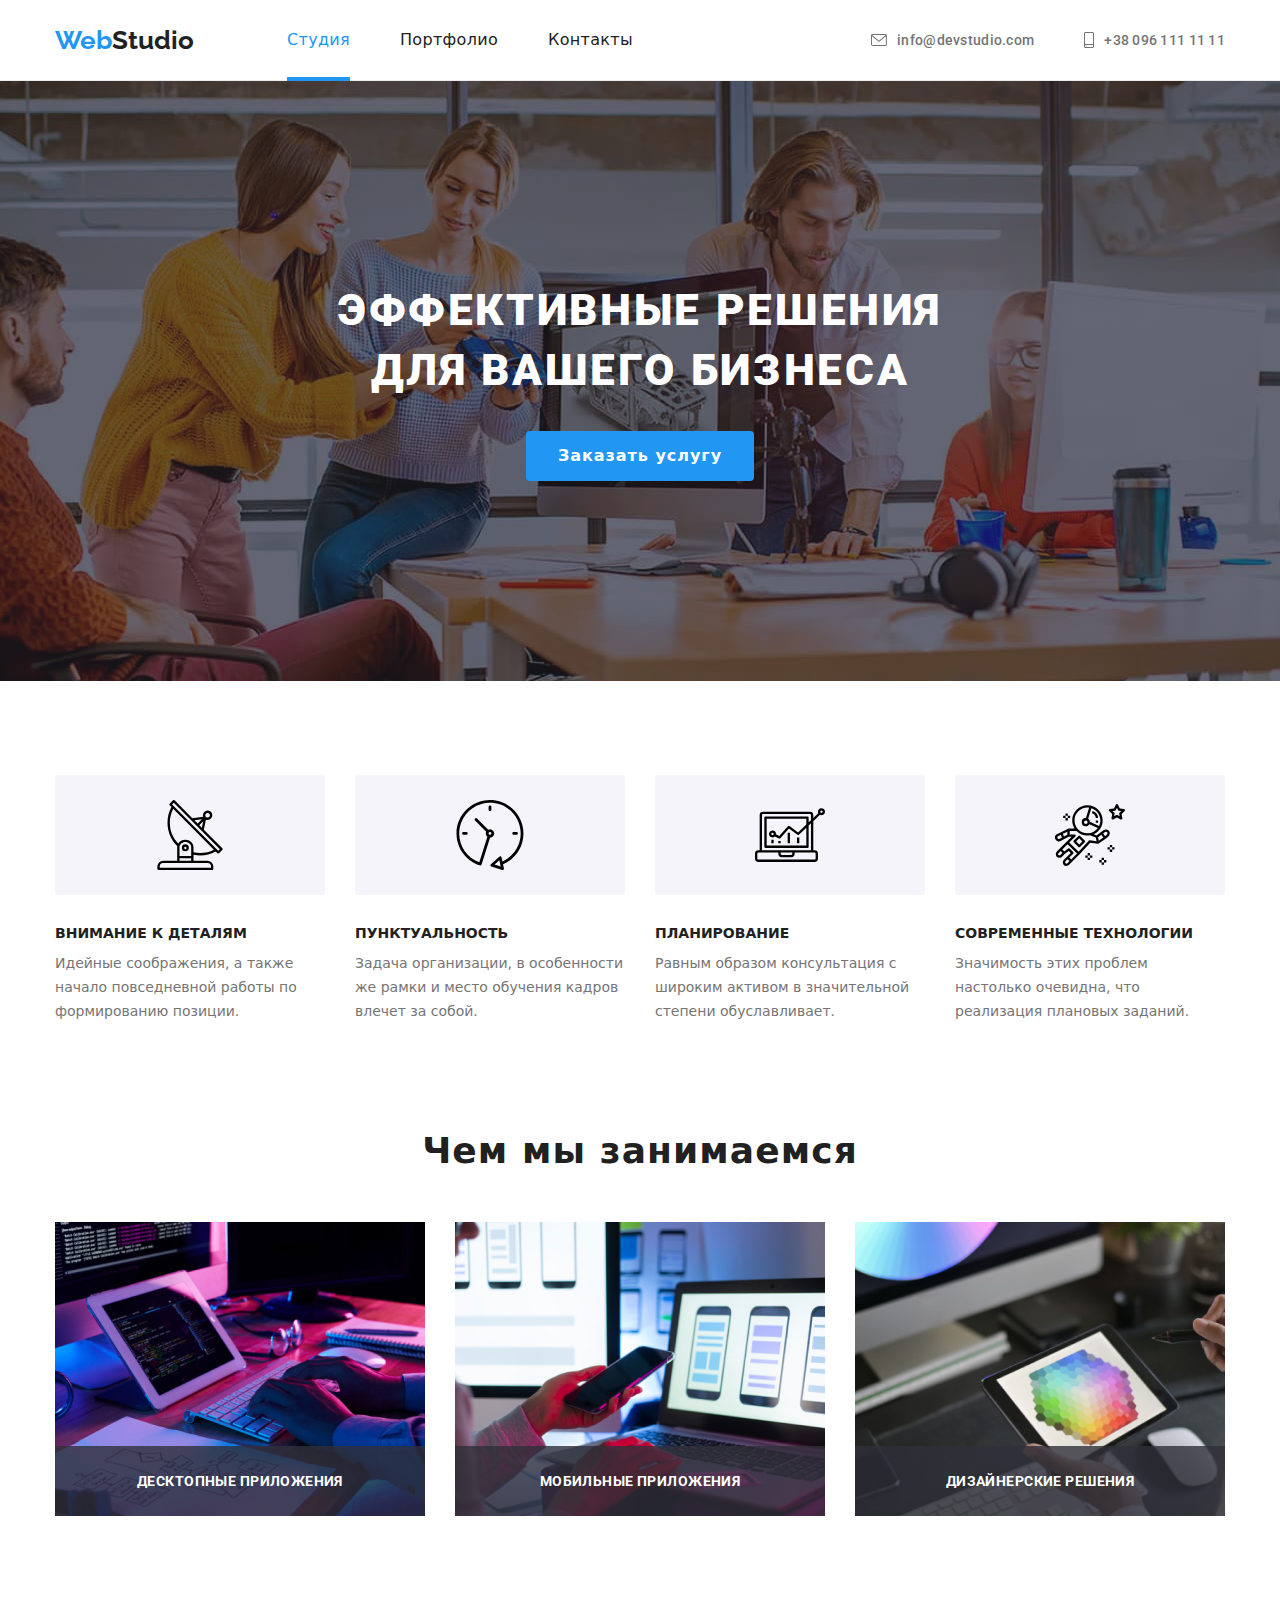
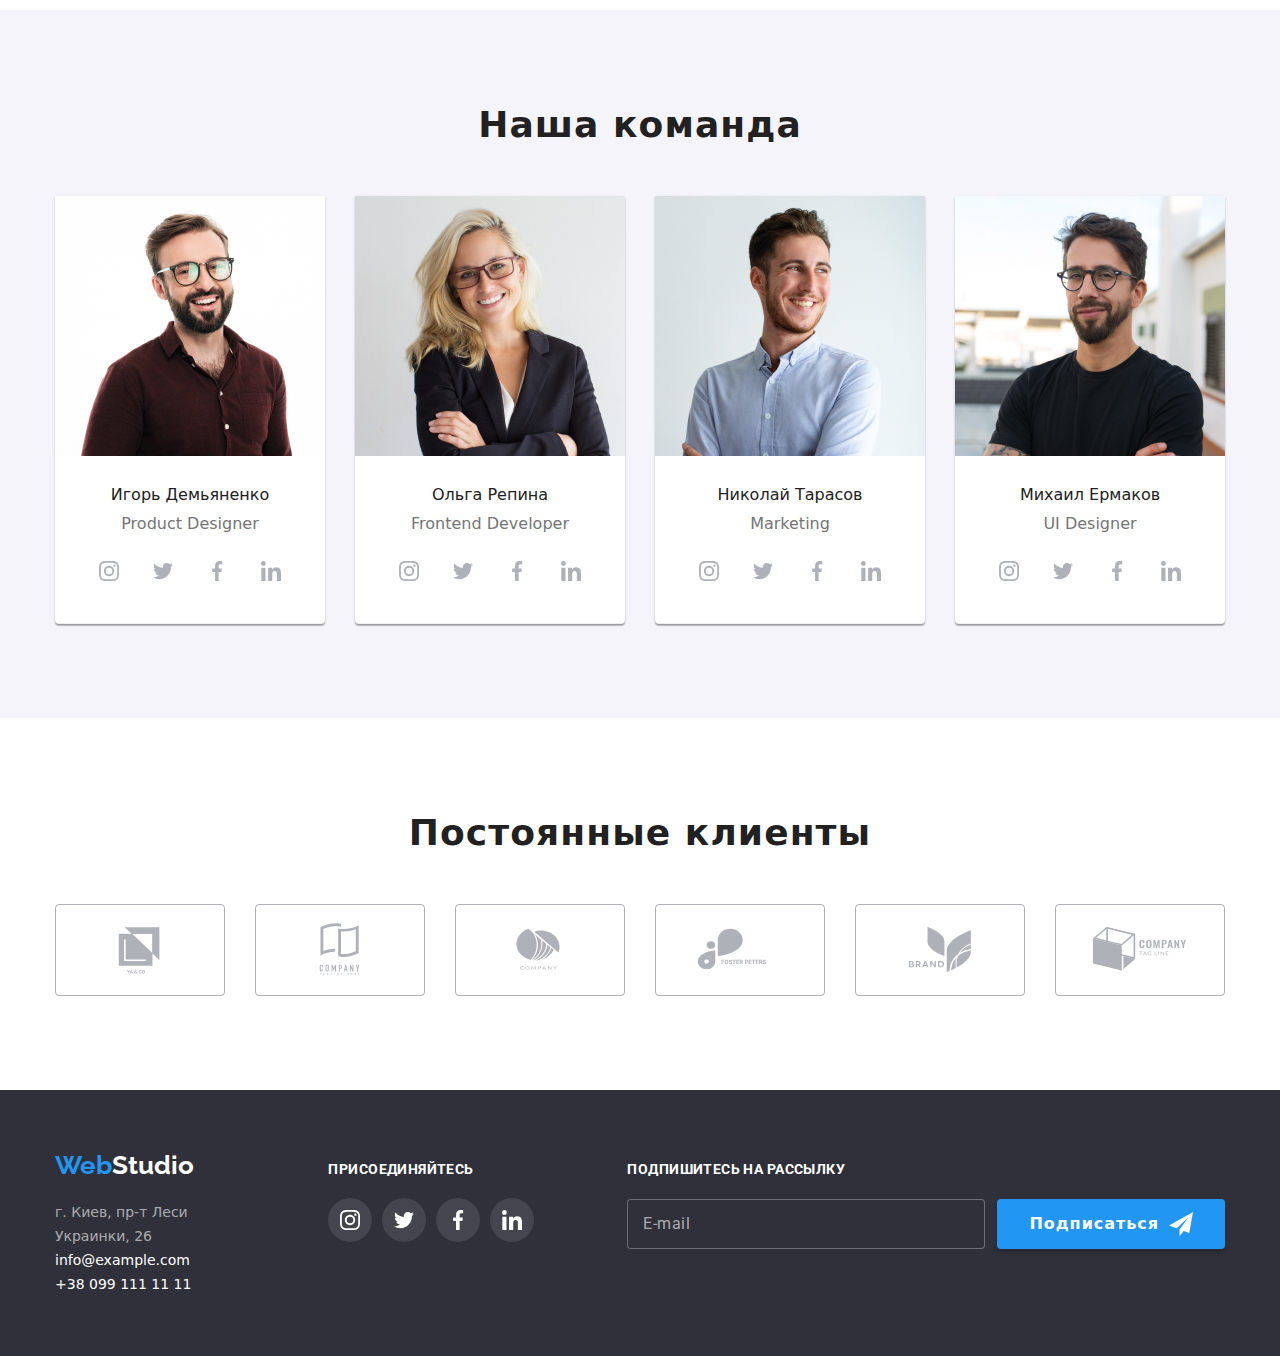
==== commit e7038cae: "1" ====
--- a/index.html
+++ b/index.html
@@ -1,341 +1,535 @@
 <!DOCTYPE html>
 <html lang="ru">
-
-<head>
-    <meta charset="UTF-8">
-    <meta http-equiv="X-UA-Compatible" content="IE=edge">
-    <meta name="viewport" content="width=device-width, initial-scale=1.0">
+  <head>
+    <meta charset="UTF-8" />
+    <meta http-equiv="X-UA-Compatible" content="IE=edge" />
+    <meta name="viewport" content="width=device-width, initial-scale=1.0" />
     <title>Document</title>
     <link rel="preconnect" href="https://fonts.googleapis.com" />
     <link rel="preconnect" href="https://fonts.gstatic.com" crossorigin />
-    <link href="https://fonts.googleapis.com/css2?family=Raleway:wght@700&family=Roboto:wght@400;700;900&display=swap"
-        rel="stylesheet" />
-    <link rel="stylesheet"
-        href="https://cdnjs.cloudflare.com/ajax/libs/modern-normalize/0.6.0/modern-normalize.min.css" />
-    <link href="./css/styles.css" rel="stylesheet" />
+    <link
+      href="https://fonts.googleapis.com/css2?family=Raleway:wght@700&family=Roboto:wght@400;700;900&display=swap"
+      rel="stylesheet"
+    />
+    <link
+      rel="stylesheet"
+      href="https://cdnjs.cloudflare.com/ajax/libs/modern-normalize/0.6.0/modern-normalize.min.css"
+    />
+    <!-- <link href="./css/styles.css" rel="stylesheet" /> -->
+    <link rel="stylesheet" href="./css/main.min.css" />
+  </head>
 
-</head>
-
-<body>
+  <body>
     <!--Шапка сайта-->
     <header class="header">
-        <div class="header__nav container">
-            <a href="./index.html" class="header__logo"> <span class="header__logo-first ">Web</span><span
-                    class="header__logo-second">Studio</span> </a>
-            <nav>
-                <ul class="header__list list">
-                    <li class="header__item"> <a href="./index.html" class="header__link header__link--current link">Студия</a></li>
-                    <li class="header__item"> <a href="./portfolio.html" class="header__link link">Портфолио</a></li>
-                    <li class="header__item"> <a href="" class="header__link link">Контакты</a></li>
-                </ul>
-            </nav>
-            <ul class="header__contact list">
-                <li class="header__item"><a href="mailto:info@devstudio.com" class="header__adress"> <svg width="16px"
-                            height="12px" class="header__icon">
-                            <use href="./images/symbol-defs-6.svg#icon-envelope"></use>
-                        </svg>
-                        info@devstudio.com </a> </li>
-                <li class="header__item"><a href="tel:+380961111111" class="header__adress"> <svg width="10px" height="16px"
-                            class="header__icon">
-                            <use href="./images/symbol-defs-6.svg#icon-smartphone"></use>
-                        </svg> +38 096 111 11 11 </a></li>
-            </ul>
-        </div>
+      <div class="header__nav container">
+        <a href="./index.html" class="header__logo">
+          <span class="header__logo-first">Web</span><span class="header__logo-second">Studio</span>
+        </a>
+        <nav>
+          <ul class="header__list list">
+            <li class="header__item">
+              <a href="./index.html" class="header__link header__link--current link">Студия</a>
+            </li>
+            <li class="header__item">
+              <a href="./portfolio.html" class="header__link link">Портфолио</a>
+            </li>
+            <li class="header__item"><a href="" class="header__link link">Контакты</a></li>
+          </ul>
+        </nav>
+        <ul class="header__contact list">
+          <li class="header__item">
+            <a href="mailto:info@devstudio.com" class="header__adress">
+              <svg width="16px" height="12px" class="header__icon">
+                <use href="./images/symbol-defs-6.svg#icon-envelope"></use>
+              </svg>
+              info@devstudio.com
+            </a>
+          </li>
+          <li class="header__item">
+            <a href="tel:+380961111111" class="header__adress">
+              <svg width="10px" height="16px" class="header__icon">
+                <use href="./images/symbol-defs-6.svg#icon-smartphone"></use>
+              </svg>
+              +38 096 111 11 11
+            </a>
+          </li>
+        </ul>
+      </div>
     </header>
     <section class="hero">
-        <div class="hero__box container">
-            <h1 class="hero__tittle">Эффективные решения <br /> для вашего бизнеса</h1>
-            <button type="button" class="hero__button" data-modal-open>Заказать услугу</button>
-        </div>
+      <div class="hero__box container">
+        <h1 class="hero__tittle">
+          Эффективные решения <br />
+          для вашего бизнеса
+        </h1>
+        <button type="button" class="hero__button" data-modal-open>Заказать услугу</button>
+      </div>
     </section>
-    <section class="advantage section ">
-        <div class="container">
-            <h2 class="advantage-tittle visually-hidden">Наши преимущества</h2>
-            <ul class="advantage__list list">
-                <li class="advantage__item">
-                    <div class="advantage__field"> <svg class="advantage__icon">
-                            <use href="./images/symbol-defs-6.svg#icon-antenna1"></use>
-                        </svg></div>
-                    <h3 class="advantage__tittle">Внимание к деталям</h3>
-                    <p class="advantage__description">Идейные соображения, а также начало повседневной работы по формированию
-                        позиции.</p>
-                </li>
-                <li class="advantage__item">
-                    <div class="advantage__field"> <svg class="advantage__icon">
-                            <use href="./images/symbol-defs-6.svg#icon-clock1"></use>
-                        </svg></div>
-                    <h3 class="advantage__tittle">Пунктуальность</h3>
-                    <p class="advantage__description">Задача организации, в особенности же рамки и место обучения кадров влечет за
-                        собой.</p>
-                </li>
-                <li class="advantage__item">
-                    <div class="advantage__field"> <svg class="advantage__icon">
-                            <use href="./images/symbol-defs-6.svg#icon-diagram1"></use>
-                        </svg></div>
-                    <h3 class="advantage__tittle">Планирование</h3>
-                    <p class="advantage__description">Равным образом консультация с широким активом в значительной степени
-                        обуславливает.</p>
-                </li>
-                <li class="advantage__item">
-                    <div class="advantage__field"> <svg class="advantage__icon">
-                            <use href="./images/symbol-defs-6.svg#icon-astronaut1"></use>
-                        </svg></div>
-                    <h3 class="advantage__tittle">Современные технологии</h3>
-                    <p class="advantage__description">Значимость этих проблем настолько очевидна, что реализация плановых заданий.
-                    </p>
-                </li>
-            </ul>
-        </div>
+    <section class="advantage section">
+      <div class="container">
+        <h2 class="advantage__tittle visually-hidden">Наши преимущества</h2>
+        <ul class="advantage__list list">
+          <li class="advantage__item">
+            <div class="advantage__field">
+              <svg class="advantage__icon">
+                <use href="./images/symbol-defs-6.svg#icon-antenna1"></use>
+              </svg>
+            </div>
+            <h3 class="advantage__tittle">Внимание к деталям</h3>
+            <p class="advantage__description">
+              Идейные соображения, а также начало повседневной работы по формированию позиции.
+            </p>
+          </li>
+          <li class="advantage__item">
+            <div class="advantage__field">
+              <svg class="advantage__icon">
+                <use href="./images/symbol-defs-6.svg#icon-clock1"></use>
+              </svg>
+            </div>
+            <h3 class="advantage__tittle">Пунктуальность</h3>
+            <p class="advantage__description">
+              Задача организации, в особенности же рамки и место обучения кадров влечет за собой.
+            </p>
+          </li>
+          <li class="advantage__item">
+            <div class="advantage__field">
+              <svg class="advantage__icon">
+                <use href="./images/symbol-defs-6.svg#icon-diagram1"></use>
+              </svg>
+            </div>
+            <h3 class="advantage__tittle">Планирование</h3>
+            <p class="advantage__description">
+              Равным образом консультация с широким активом в значительной степени обуславливает.
+            </p>
+          </li>
+          <li class="advantage__item">
+            <div class="advantage__field">
+              <svg class="advantage__icon">
+                <use href="./images/symbol-defs-6.svg#icon-astronaut1"></use>
+              </svg>
+            </div>
+            <h3 class="advantage__tittle">Современные технологии</h3>
+            <p class="advantage__description">
+              Значимость этих проблем настолько очевидна, что реализация плановых заданий.
+            </p>
+          </li>
+        </ul>
+      </div>
     </section>
     <section class="product section">
-        <div class="container">
-            <h2 class="product__tittle">Чем мы занимаемся</h2>
-            <ul class="product__list list">
-                <li class="product__item"><img src="./images/Box1.jpg" alt="Десктопные приложения" width="370" />
-                    <div class="product__name">
-                        <h3 class="product__text">Десктопные приложения</h3>
-                    </div>
-                </li>
-                <li class="product__item"><img src="./images/Box2.jpg" alt="Мобильные приложения" width="370" />
-                    <div class="product__name">
-                        <h3 class="product__text">Мобильные приложения</h3>
-                    </div>
-                </li>
-                <li class="product__item"><img src="./images/Box3.jpg" alt="Дизайнерские решения" width="370" />
-                    <div class="product__name">
-                        <h3 class="product__text">Дизайнерские решения</h3>
-                    </div>
-                </li>
-            </ul>
-        </div>
+      <div class="container">
+        <h2 class="product__tittle">Чем мы занимаемся</h2>
+        <ul class="product__list list">
+          <li class="product__item">
+            <img src="./images/Box1.jpg" alt="Десктопные приложения" width="370" />
+            <div class="product__name">
+              <h3 class="product__text">Десктопные приложения</h3>
+            </div>
+          </li>
+          <li class="product__item">
+            <img src="./images/Box2.jpg" alt="Мобильные приложения" width="370" />
+            <div class="product__name">
+              <h3 class="product__text">Мобильные приложения</h3>
+            </div>
+          </li>
+          <li class="product__item">
+            <img src="./images/Box3.jpg" alt="Дизайнерские решения" width="370" />
+            <div class="product__name">
+              <h3 class="product__text">Дизайнерские решения</h3>
+            </div>
+          </li>
+        </ul>
+      </div>
     </section>
     <section class="team section">
-        <div class="container">
-            <h2 class="team__tittle">Наша команда</h2>
-            <ul class="team__list list">
-                <li class="team__item"><img src="./images/teamcard1.jpg" alt="Product Designer" width="270">
-                    <h3 class="team__member"> Игорь Демьяненко </h3>
-                    <p class="team__position">Product Designer</p>
-                    <div class="team__box">
-                        <ul class="team__social-list list">
-                            <li><a href="https://www.instagram.com/" rel="noopener noreferrer" target="_blank"
-                                    class="team__social-link"><svg class="team__social-logo">
-                                        <use href="./images/symbol-defs-6.svg#icon-instagram"></use>
-                                    </svg></a> </li>
-                            <li> <a href="https://twitter.com/?lang=ru" rel="noopener noreferrer" target="_blank"
-                                    class="team__social-link"><svg class="team__social-logo">
-                                        <use href="./images/symbol-defs-6.svg#icon-twitter"></use>
-                                    </svg></a></li>
-                            <li><a href="https://uk-ua.facebook.com/" rel="noopener noreferrer" target="_blank"
-                                    class="team__social-link"><svg class="team__social-logo">
-                                        <use href="./images/symbol-defs-6.svg#icon-facebook"></use>
-                                    </svg></a></li>
-                            <li><a href="https://ru.linkedin.com/" rel="noopener noreferrer" target="_blank"
-                                    class="team__social-link"><svg class="team__social-logo">
-                                        <use href="./images/symbol-defs-6.svg#icon-linkedin"></use>
-                                    </svg></a></li>
-                        </ul>
-                    </div>
-                </li>
-                <li class="team__item"><img src="./images/teamcard2.jpg" alt="Frontend Developer" width="270">
-                    <h3 class="team__member">Ольга Репина</h3>
-                    <p class="team__position">Frontend Developer</p>
-                    <div class="team__box">
-                        <ul class="team__social-list list">
-                            <li><a href="https://www.instagram.com/" rel="noopener noreferrer" target="_blank"
-                                    class="team__social-link"><svg class="team__social-logo">
-                                        <use href="./images/symbol-defs-6.svg#icon-instagram"></use>
-                                    </svg></a> </li>
-                            <li> <a href="https://twitter.com/?lang=ru" rel="noopener noreferrer" target="_blank"
-                                    class="team__social-link"><svg class="team__social-logo">
-                                        <use href="./images/symbol-defs-6.svg#icon-twitter"></use>
-                                    </svg></a></li>
-                            <li><a href="https://uk-ua.facebook.com/" rel="noopener noreferrer" target="_blank"
-                                    class="team__social-link"><svg class="team__social-logo">
-                                        <use href="./images/symbol-defs-6.svg#icon-facebook"></use>
-                                    </svg></a></li>
-                            <li><a href="https://ru.linkedin.com/" rel="noopener noreferrer" target="_blank"
-                                    class="team__social-link"><svg class="team__social-logo">
-                                        <use href="./images/symbol-defs-6.svg#icon-linkedin"></use>
-                                    </svg></a></li>
-                        </ul>
-                    </div>
-                </li>
-                <li class="team__item"><img src="./images/teamcard3.jpg" alt="Marketing" width="270">
-                    <h3 class="team__member"> Николай Тарасов</h3>
-                    <p class="team__position">Marketing</p>
-                    <div class="team__box">
-                        <ul class="team__social-list list">
-                            <li><a href="https://www.instagram.com/" rel="noopener noreferrer" target="_blank"
-                                    class="team__social-link"><svg class="team__social-logo">
-                                        <use href="./images/symbol-defs-6.svg#icon-instagram"></use>
-                                    </svg></a> </li>
-                            <li> <a href="https://twitter.com/?lang=ru" rel="noopener noreferrer" target="_blank"
-                                    class="team__social-link"><svg class="team__social-logo">
-                                        <use href="./images/symbol-defs-6.svg#icon-twitter"></use>
-                                    </svg></a></li>
-                            <li><a href="https://uk-ua.facebook.com/" rel="noopener noreferrer" target="_blank"
-                                    class="team__social-link"><svg class="team__social-logo">
-                                        <use href="./images/symbol-defs-6.svg#icon-facebook"></use>
-                                    </svg></a></li>
-                            <li><a href="https://ru.linkedin.com/" rel="noopener noreferrer" target="_blank"
-                                    class="team__social-link"><svg class="team__social-logo">
-                                        <use href="./images/symbol-defs-6.svg#icon-linkedin"></use>
-                                    </svg></a></li>
-                        </ul>
-                    </div>
-                </li>
-                <li class="team__item"><img src="./images/teamcard4.jpg" alt="UI Designer" width="270">
-                    <h3 class="team__member"> Михаил Ермаков</h3>
-                    <p class="team__position">UI Designer</p>
-                    <div class="team__box">
-                        <ul class="team__social-list list">
-                            <li><a href="https://www.instagram.com/" rel="noopener noreferrer" target="_blank"
-                                    class="team__social-link"><svg class="team__social-logo">
-                                        <use href="./images/symbol-defs-6.svg#icon-instagram"></use>
-                                    </svg></a> </li>
-                            <li> <a href="https://twitter.com/?lang=ru" rel="noopener noreferrer" target="_blank"
-                                    class="team__social-link"><svg class="team__social-logo">
-                                        <use href="./images/symbol-defs-6.svg#icon-twitter"></use>
-                                    </svg></a></li>
-                            <li><a href="https://uk-ua.facebook.com/" rel="noopener noreferrer" target="_blank"
-                                    class="team__social-link"><svg class="team__social-logo">
-                                        <use href="./images/symbol-defs-6.svg#icon-facebook"></use>
-                                    </svg></a></li>
-                            <li><a href="https://ru.linkedin.com/" rel="noopener noreferrer" target="_blank"
-                                    class="team__social-link"><svg class="team__social-logo">
-                                        <use href="./images/symbol-defs-6.svg#icon-linkedin"></use>
-                                    </svg></a></li>
-                        </ul>
-                    </div>
-                </li>
-            </ul>
-        </div>
+      <div class="container">
+        <h2 class="team__tittle">Наша команда</h2>
+        <ul class="team__list list">
+          <li class="team__item">
+            <img src="./images/teamcard1.jpg" alt="Product Designer" width="270" />
+            <h3 class="team__member">Игорь Демьяненко</h3>
+            <p class="team__position">Product Designer</p>
+            <div class="team__box">
+              <ul class="team__social-list list">
+                <li>
+                  <a
+                    href="https://www.instagram.com/"
+                    rel="noopener noreferrer"
+                    target="_blank"
+                    class="team__social-link"
+                    ><svg class="team__social-logo">
+                      <use href="./images/symbol-defs-6.svg#icon-instagram"></use></svg
+                  ></a>
+                </li>
+                <li>
+                  <a
+                    href="https://twitter.com/?lang=ru"
+                    rel="noopener noreferrer"
+                    target="_blank"
+                    class="team__social-link"
+                    ><svg class="team__social-logo">
+                      <use href="./images/symbol-defs-6.svg#icon-twitter"></use></svg
+                  ></a>
+                </li>
+                <li>
+                  <a
+                    href="https://uk-ua.facebook.com/"
+                    rel="noopener noreferrer"
+                    target="_blank"
+                    class="team__social-link"
+                    ><svg class="team__social-logo">
+                      <use href="./images/symbol-defs-6.svg#icon-facebook"></use></svg
+                  ></a>
+                </li>
+                <li>
+                  <a
+                    href="https://ru.linkedin.com/"
+                    rel="noopener noreferrer"
+                    target="_blank"
+                    class="team__social-link"
+                    ><svg class="team__social-logo">
+                      <use href="./images/symbol-defs-6.svg#icon-linkedin"></use></svg
+                  ></a>
+                </li>
+              </ul>
+            </div>
+          </li>
+          <li class="team__item">
+            <img src="./images/teamcard2.jpg" alt="Frontend Developer" width="270" />
+            <h3 class="team__member">Ольга Репина</h3>
+            <p class="team__position">Frontend Developer</p>
+            <div class="team__box">
+              <ul class="team__social-list list">
+                <li>
+                  <a
+                    href="https://www.instagram.com/"
+                    rel="noopener noreferrer"
+                    target="_blank"
+                    class="team__social-link"
+                    ><svg class="team__social-logo">
+                      <use href="./images/symbol-defs-6.svg#icon-instagram"></use></svg
+                  ></a>
+                </li>
+                <li>
+                  <a
+                    href="https://twitter.com/?lang=ru"
+                    rel="noopener noreferrer"
+                    target="_blank"
+                    class="team__social-link"
+                    ><svg class="team__social-logo">
+                      <use href="./images/symbol-defs-6.svg#icon-twitter"></use></svg
+                  ></a>
+                </li>
+                <li>
+                  <a
+                    href="https://uk-ua.facebook.com/"
+                    rel="noopener noreferrer"
+                    target="_blank"
+                    class="team__social-link"
+                    ><svg class="team__social-logo">
+                      <use href="./images/symbol-defs-6.svg#icon-facebook"></use></svg
+                  ></a>
+                </li>
+                <li>
+                  <a
+                    href="https://ru.linkedin.com/"
+                    rel="noopener noreferrer"
+                    target="_blank"
+                    class="team__social-link"
+                    ><svg class="team__social-logo">
+                      <use href="./images/symbol-defs-6.svg#icon-linkedin"></use></svg
+                  ></a>
+                </li>
+              </ul>
+            </div>
+          </li>
+          <li class="team__item">
+            <img src="./images/teamcard3.jpg" alt="Marketing" width="270" />
+            <h3 class="team__member">Николай Тарасов</h3>
+            <p class="team__position">Marketing</p>
+            <div class="team__box">
+              <ul class="team__social-list list">
+                <li>
+                  <a
+                    href="https://www.instagram.com/"
+                    rel="noopener noreferrer"
+                    target="_blank"
+                    class="team__social-link"
+                    ><svg class="team__social-logo">
+                      <use href="./images/symbol-defs-6.svg#icon-instagram"></use></svg
+                  ></a>
+                </li>
+                <li>
+                  <a
+                    href="https://twitter.com/?lang=ru"
+                    rel="noopener noreferrer"
+                    target="_blank"
+                    class="team__social-link"
+                    ><svg class="team__social-logo">
+                      <use href="./images/symbol-defs-6.svg#icon-twitter"></use></svg
+                  ></a>
+                </li>
+                <li>
+                  <a
+                    href="https://uk-ua.facebook.com/"
+                    rel="noopener noreferrer"
+                    target="_blank"
+                    class="team__social-link"
+                    ><svg class="team__social-logo">
+                      <use href="./images/symbol-defs-6.svg#icon-facebook"></use></svg
+                  ></a>
+                </li>
+                <li>
+                  <a
+                    href="https://ru.linkedin.com/"
+                    rel="noopener noreferrer"
+                    target="_blank"
+                    class="team__social-link"
+                    ><svg class="team__social-logo">
+                      <use href="./images/symbol-defs-6.svg#icon-linkedin"></use></svg
+                  ></a>
+                </li>
+              </ul>
+            </div>
+          </li>
+          <li class="team__item">
+            <img src="./images/teamcard4.jpg" alt="UI Designer" width="270" />
+            <h3 class="team__member">Михаил Ермаков</h3>
+            <p class="team__position">UI Designer</p>
+            <div class="team__box">
+              <ul class="team__social-list list">
+                <li>
+                  <a
+                    href="https://www.instagram.com/"
+                    rel="noopener noreferrer"
+                    target="_blank"
+                    class="team__social-link"
+                    ><svg class="team__social-logo">
+                      <use href="./images/symbol-defs-6.svg#icon-instagram"></use></svg
+                  ></a>
+                </li>
+                <li>
+                  <a
+                    href="https://twitter.com/?lang=ru"
+                    rel="noopener noreferrer"
+                    target="_blank"
+                    class="team__social-link"
+                    ><svg class="team__social-logo">
+                      <use href="./images/symbol-defs-6.svg#icon-twitter"></use></svg
+                  ></a>
+                </li>
+                <li>
+                  <a
+                    href="https://uk-ua.facebook.com/"
+                    rel="noopener noreferrer"
+                    target="_blank"
+                    class="team__social-link"
+                    ><svg class="team__social-logo">
+                      <use href="./images/symbol-defs-6.svg#icon-facebook"></use></svg
+                  ></a>
+                </li>
+                <li>
+                  <a
+                    href="https://ru.linkedin.com/"
+                    rel="noopener noreferrer"
+                    target="_blank"
+                    class="team__social-link"
+                    ><svg class="team__social-logo">
+                      <use href="./images/symbol-defs-6.svg#icon-linkedin"></use></svg
+                  ></a>
+                </li>
+              </ul>
+            </div>
+          </li>
+        </ul>
+      </div>
     </section>
-    <section class="clients section ">
-        <div class="container">
-            <h2 class="clients__tittle">Постоянные клиенты</h2>
-            <ul class="clients__list list">
-                <li class="clients__item"><a href="" rel="noopener noreferrer" target="_blank" class="clients__link"><svg
-                            class="clients__icon">
-                            <use href="./images/symbol-defs-6.svg#icon-logo1"></use>
-                        </svg></a></li>
-                <li class="clients__tem"><a href="" rel="noopener noreferrer" target="_blank" class="clients__link"><svg
-                            class="clients__icon">
-                            <use href="./images/symbol-defs-6.svg#icon-logo2"></use>
-                        </svg></a></li>
-                <li class="clients__tem"><a href="" rel="noopener noreferrer" target="_blank" class="clients__link"><svg
-                            class="clients__icon">
-                            <use href="./images/symbol-defs-6.svg#icon-logo3"></use>
-                        </svg></a></li>
-                <li class="clients__tem"><a href="" rel="noopener noreferrer" target="_blank" class="clients__link"><svg
-                            class="clients__icon">
-                            <use href="./images/symbol-defs-6.svg#icon-logo4"></use>
-                        </svg></a></li>
-                <li class="clients__tem"><a href="" rel="noopener noreferrer" target="_blank" class="clients__link"><svg
-                            class="clients__icon">
-                            <use href="./images/symbol-defs-6.svg#icon-logo5"></use>
-                        </svg></a></li>
-                <li class="clients__tem"><a href="" rel="noopener noreferrer" target="_blank" class="clients__link"><svg
-                            class="clients__icon">
-                            <use href="./images/symbol-defs-6.svg#icon-logo6"></use>
-                        </svg></a></li>
-            </ul>
-        </div>
+    <section class="clients section">
+      <div class="container">
+        <h2 class="clients__tittle">Постоянные клиенты</h2>
+        <ul class="clients__list list">
+          <li class="clients__item">
+            <a href="" rel="noopener noreferrer" target="_blank" class="clients__link"
+              ><svg class="clients__icon">
+                <use href="./images/symbol-defs-6.svg#icon-logo1"></use></svg
+            ></a>
+          </li>
+          <li class="clients__tem">
+            <a href="" rel="noopener noreferrer" target="_blank" class="clients__link"
+              ><svg class="clients__icon">
+                <use href="./images/symbol-defs-6.svg#icon-logo2"></use></svg
+            ></a>
+          </li>
+          <li class="clients__tem">
+            <a href="" rel="noopener noreferrer" target="_blank" class="clients__link"
+              ><svg class="clients__icon">
+                <use href="./images/symbol-defs-6.svg#icon-logo3"></use></svg
+            ></a>
+          </li>
+          <li class="clients__tem">
+            <a href="" rel="noopener noreferrer" target="_blank" class="clients__link"
+              ><svg class="clients__icon">
+                <use href="./images/symbol-defs-6.svg#icon-logo4"></use></svg
+            ></a>
+          </li>
+          <li class="clients__tem">
+            <a href="" rel="noopener noreferrer" target="_blank" class="clients__link"
+              ><svg class="clients__icon">
+                <use href="./images/symbol-defs-6.svg#icon-logo5"></use></svg
+            ></a>
+          </li>
+          <li class="clients__tem">
+            <a href="" rel="noopener noreferrer" target="_blank" class="clients__link"
+              ><svg class="clients__icon">
+                <use href="./images/symbol-defs-6.svg#icon-logo6"></use></svg
+            ></a>
+          </li>
+        </ul>
+      </div>
     </section>
     <!--Подвал-->
     <footer class="footer">
-        <div class="footer-container container ">
-            <div class="footer__box">
-                <a href="./index.html" class="header__logo"> <span class="header__logo-first">Web</span><span
-                        class="footer__logo-second">Studio</span></a>
-                <address class="footer__contacts">
-                    <ul class="list">
-                        <li> <a href="https://www.google.com/maps/place/%D0%B1%D1%83%D0%BB.+%D0%9B%D0%B5%D1%81%D0%B8+%D0%A3%D0%BA%D1%80%D0%B0%D0%B8%D0%BD%D0%BA%D0%B8,+26,+%D0%9A%D0%B8%D0%B5%D0%B2,+02000/@50.4265807,30.5361971,17z/data=!3m1!4b1!4m5!3m4!1s0x40d4cf0e033ecbe9:0x57a4dffefec77da0!8m2!3d50.4265807!4d30.5383858"
-                                class="footer__adress footer__map"> г. Киев, пр-т Леси Украинки, 26 </a></li>
-                        <li> <a href="mailto:info@example.com" class="footer__adress">info@example.com </a></li>
-                        <li> <a href="tel:+380991111111" class="footer__adress">+38 099 111 11 11</a> </li>
-                    </ul>
-                </address>
-            </div>
-            <div class="footer__social">
-                <h3 class="footer__social-tittle">Присоединяйтесь</h3>
-                <ul class="list footer__social-list">
-                    <li class="footer__social-item"><a href="https://www.instagram.com/" rel="noopener noreferrer" target="_blank"
-                            class="footer__social-link"><svg class="footer__social-icon">
-                                <use href="./images/symbol-defs-6.svg#icon-instagram"></use>
-                            </svg></a> </li>
-                    <li class="footer__social-item"> <a href="https://twitter.com/?lang=ru" rel="noopener noreferrer"
-                            target="_blank" class="footer__social-link"><svg class="footer__social-icon">
-                                <use href="./images/symbol-defs-6.svg#icon-twitter"></use>
-                            </svg></a></li>
-                    <li class="footer__social-item"><a href="https://uk-ua.facebook.com/" rel="noopener noreferrer"
-                            target="_blank" class="footer__social-link"><svg class="footer__social-icon">
-                                <use href="./images/symbol-defs-6.svg#icon-facebook"></use>
-                            </svg></a></li>
-                    <li class="footer__social-item"><a href="https://ru.linkedin.com/" rel="noopener noreferrer" target="_blank"
-                            class="footer__social-link"><svg class="footer__social-icon">
-                                <use href="./images/symbol-defs-6.svg#icon-linkedin"></use>
-                            </svg></a></li>
-                </ul>
-            </div>
-            <form class="footer__form">
-                <div class="footer__form-box">
-                    <label for="name" class="footer__form-tittle">Подпишитесь на рассылку</label>
-                    <div class="footer__form-send">
-                        <input type="email" class="footer__input" name="sub-mail" id="name" placeholder="E-mail" />
-                        <button type="submit" class="footer__form-button">Подписаться<svg class="footer__form-icon">
-                                <use href="./images/symbol-defs-6.svg#icon-icon-send"></use>
-                            </svg></button>
-                    </div>
-                </div>
-            </form>
+      <div class="footer-container container">
+        <div class="footer__box">
+          <a href="./index.html" class="header__logo">
+            <span class="header__logo-first">Web</span
+            ><span class="footer__logo-second">Studio</span></a
+          >
+          <address class="footer__contacts">
+            <ul class="list">
+              <li>
+                <a
+                  href="https://www.google.com/maps/place/%D0%B1%D1%83%D0%BB.+%D0%9B%D0%B5%D1%81%D0%B8+%D0%A3%D0%BA%D1%80%D0%B0%D0%B8%D0%BD%D0%BA%D0%B8,+26,+%D0%9A%D0%B8%D0%B5%D0%B2,+02000/@50.4265807,30.5361971,17z/data=!3m1!4b1!4m5!3m4!1s0x40d4cf0e033ecbe9:0x57a4dffefec77da0!8m2!3d50.4265807!4d30.5383858"
+                  class="footer__adress footer__map"
+                >
+                  г. Киев, пр-т Леси Украинки, 26
+                </a>
+              </li>
+              <li>
+                <a href="mailto:info@example.com" class="footer__adress">info@example.com </a>
+              </li>
+              <li><a href="tel:+380991111111" class="footer__adress">+38 099 111 11 11</a></li>
+            </ul>
+          </address>
         </div>
+        <div class="footer__social">
+          <h3 class="footer__social-tittle">Присоединяйтесь</h3>
+          <ul class="list footer__social-list">
+            <li class="footer__social-item">
+              <a
+                href="https://www.instagram.com/"
+                rel="noopener noreferrer"
+                target="_blank"
+                class="footer__social-link"
+                ><svg class="footer__social-icon">
+                  <use href="./images/symbol-defs-6.svg#icon-instagram"></use></svg
+              ></a>
+            </li>
+            <li class="footer__social-item">
+              <a
+                href="https://twitter.com/?lang=ru"
+                rel="noopener noreferrer"
+                target="_blank"
+                class="footer__social-link"
+                ><svg class="footer__social-icon">
+                  <use href="./images/symbol-defs-6.svg#icon-twitter"></use></svg
+              ></a>
+            </li>
+            <li class="footer__social-item">
+              <a
+                href="https://uk-ua.facebook.com/"
+                rel="noopener noreferrer"
+                target="_blank"
+                class="footer__social-link"
+                ><svg class="footer__social-icon">
+                  <use href="./images/symbol-defs-6.svg#icon-facebook"></use></svg
+              ></a>
+            </li>
+            <li class="footer__social-item">
+              <a
+                href="https://ru.linkedin.com/"
+                rel="noopener noreferrer"
+                target="_blank"
+                class="footer__social-link"
+                ><svg class="footer__social-icon">
+                  <use href="./images/symbol-defs-6.svg#icon-linkedin"></use></svg
+              ></a>
+            </li>
+          </ul>
+        </div>
+        <form class="footer__form">
+          <div class="footer__form-box">
+            <label for="name" class="footer__form-tittle">Подпишитесь на рассылку</label>
+            <div class="footer__form-send">
+              <input
+                type="email"
+                class="footer__input"
+                name="sub-mail"
+                id="name"
+                placeholder="E-mail"
+              />
+              <button type="submit" class="footer__form-button">
+                Подписаться<svg class="footer__form-icon">
+                  <use href="./images/symbol-defs-6.svg#icon-icon-send"></use>
+                </svg>
+              </button>
+            </div>
+          </div>
+        </form>
+      </div>
     </footer>
     <div class="backdrop is-hidden" data-modal>
-        <div class="modal"> <button type="button" class="button-modal" data-modal-close>
-                <svg class="close">
-                    <use href="./images/symbol-defs-modal.svg#icon-close-black-18dp-2-1"></use>
-                </svg>
-            </button>
-            <form class="modal-form js-speaker-form">
-                <h3 class="modal-tittle">Оставьте свои данные, мы вам перезвоним</h3>
+      <div class="modal">
+        <button type="button" class="button-modal" data-modal-close>
+          <svg class="close">
+            <use href="./images/symbol-defs-modal.svg#icon-close-black-18dp-2-1"></use>
+          </svg>
+        </button>
+        <form class="modal-form js-speaker-form">
+          <h3 class="modal-tittle">Оставьте свои данные, мы вам перезвоним</h3>
 
-                <div class="form-field">
-                    <label class="form-label" for="username">Имя</label>
-                    <input class="form-input" type="text" name="name" id="username" />
-                    <svg class="form-icon">
-                        <use href="./images/symbol-defs-6.svg#icon-person-black"></use>
-                    </svg>
-                </div>
-                <div class="form-field">
-                    <label class="form-label" for="tel">Телефон</label>
-                    <input class="form-input" type="tel" name="phone-number" id="tel" />
-                    <svg class="form-icon">
-                        <use href="./images/symbol-defs-6.svg#icon-phone-black"></use>
-                    </svg>
-                </div>
-                <div class="form-field">
-                    <label class="form-label" for="mail">Почта</label>
-                    <input class="form-input" type="email" name="mail" id="mail" />
-                    <svg class="form-icon">
-                        <use href="./images/symbol-defs-6.svg#icon-email-black"></use>
-                    </svg>
-                </div>
-                <div class="form-field">
-                    <label class="form-label" for="comment">Комментарий</label>
-                    <textarea class="comment" name="comment" id="comment" rows="7"
-                        placeholder="Введите текст"></textarea>
-                </div>
-                <div class="policy">
-                    <label class="checkbox-label">
-                        <input class="checkbox-input" type="checkbox" name="check" />
-                        <span class="icon-check"></span>
-                        <span>Соглашаюсь с рассылкой и принимаю <a href="">Условия договора</a></span></label>
-                </div>
-                <button class="form-button" type="submit">Отправить</button>
-            </form>
-        </div>
+          <div class="form-field">
+            <label class="form-label" for="username">Имя</label>
+            <input class="form-input" type="text" name="name" id="username" />
+            <svg class="form-icon">
+              <use href="./images/symbol-defs-6.svg#icon-person-black"></use>
+            </svg>
+          </div>
+          <div class="form-field">
+            <label class="form-label" for="tel">Телефон</label>
+            <input class="form-input" type="tel" name="phone-number" id="tel" />
+            <svg class="form-icon">
+              <use href="./images/symbol-defs-6.svg#icon-phone-black"></use>
+            </svg>
+          </div>
+          <div class="form-field">
+            <label class="form-label" for="mail">Почта</label>
+            <input class="form-input" type="email" name="mail" id="mail" />
+            <svg class="form-icon">
+              <use href="./images/symbol-defs-6.svg#icon-email-black"></use>
+            </svg>
+          </div>
+          <div class="form-field">
+            <label class="form-label" for="comment">Комментарий</label>
+            <textarea
+              class="comment"
+              name="comment"
+              id="comment"
+              rows="7"
+              placeholder="Введите текст"
+            ></textarea>
+          </div>
+          <div class="policy">
+            <label class="checkbox-label">
+              <input class="checkbox-input" type="checkbox" name="check" />
+              <span class="icon-check"></span>
+              <span>Соглашаюсь с рассылкой и принимаю <a href="">Условия договора</a></span></label
+            >
+          </div>
+          <button class="form-button" type="submit">Отправить</button>
+        </form>
+      </div>
     </div>
     <script src="./js/modal.js"></script>
     <!-- <script>
@@ -353,6 +547,5 @@
                 });
         })();
     </script> -->
-</body>
-
-</html>+  </body>
+</html>
--- a/css/styles.css
+++ b/css/styles.css
@@ -98,37 +98,23 @@
   box-sizing: border-box;
 }
 
+.header__item + .header__item {
+  margin-left: 50px;
+}
+
 .header__list {
-  display: flex;
   margin-left: 93px;
-
+  display: flex;
   font-weight: 500;
-  font-size: 14px;
-  line-height: 1.14;
+  font-size: 16px;
+  line-height: 1.17;
   letter-spacing: 0.02em;
 }
 
-.header__nav .link {
+.header__link {
   padding-top: 32px;
   padding-bottom: 32px;
-}
-
-.header__item + .header__item {
-  margin-left: 50px;
-}
-
-.header__list {
-  font-weight: 500;
-  font-size: 16px;
-  line-height: 1.17;
-  letter-spacing: 0.02em;
-
-  display: flex;
-}
-
-.header__link {
   color: var(--tittle-color);
-
   transition: color 250ms cubic-bezier(0.4, 0, 0.2, 1);
 }
 .header__link:focus,
@@ -667,7 +653,7 @@
   align-items: flex-start;
 }
 
-.filter-item + .filter-item {
+.filter__item + .filter__item {
   margin-left: 8px;
 }
 .filter__button {
--- a/css/main.min.css
+++ b/css/main.min.css
@@ -0,0 +1,2 @@
+.body{color:#757575;background-color:#fff;font-family:Roboto, sans-serif;letter-spacing:0.03em;margin:0}*,*::before,*::after{-webkit-box-sizing:border-box;box-sizing:border-box}.section{padding-top:94px;padding-bottom:94px;margin-top:0;margin-bottom:0}.container{margin-left:auto;margin-right:auto;width:1200px;padding-left:15px;padding-right:15px}h1,h2,h3,h4,p,ul{margin:0;padding:0}.list{text-decoration:none}textarea{resize:none}.link{text-decoration:none}.project-item{text-decoration:none}img{display:block;max-width:100%;height:auto}.list{list-style:none}.visually-hidden{position:absolute;white-space:nowrap;width:1px;height:1px;overflow:hidden;border:0;padding:0;clip:rect(0 0 0 0);-webkit-clip-path:inset(50%);clip-path:inset(50%);margin:-1px}.product__tittle,.team__tittle,.clients__tittle{color:#212121;font-weight:700;font-size:36px;line-height:1.17;text-align:center;letter-spacing:00.03em}.hero__button,.footer__form-button,.filter__button,.form-button{text-decoration:none;font-family:inherit;font-weight:bold;line-height:1.87;letter-spacing:0.06em;cursor:pointer;border:none;border-radius:4px;text-align:center}.team__social-link,.clients__link,.footer__social-link{display:-webkit-box;display:-ms-flexbox;display:flex;-webkit-box-pack:center;-ms-flex-pack:center;justify-content:center;-webkit-box-align:center;-ms-flex-align:center;align-items:center;height:44px;width:44px;fill:#afb1b8;border-radius:50%}.header__logo{font-family:Raleway, cursive;font-weight:700;font-size:26px;line-height:1.17;text-decoration:none;padding-top:24px;padding-bottom:24px}.header__logo-first{color:#2196f3}.header__logo-second{color:#212121}.footer__logo-second{color:#fff}.header{border-bottom:1px solid #ececec}.header__nav{display:-webkit-box;display:-ms-flexbox;display:flex;-webkit-box-align:center;-ms-flex-align:center;align-items:center;-webkit-box-sizing:border-box;box-sizing:border-box}.header__list{margin-left:93px;display:-webkit-box;display:-ms-flexbox;display:flex;font-weight:500;font-size:16px;line-height:1.17;letter-spacing:0.02em}.header__link{padding-top:32px;padding-bottom:32px;color:#212121;-webkit-transition:color 250ms cubic-bezier(0.4, 0, 0.2, 1);transition:color 250ms cubic-bezier(0.4, 0, 0.2, 1)}.header__link:focus,.header__link:hover{color:#2196f3}.header__link--current{position:relative;color:#2196f3}.header__link--current::after{content:'';display:block;position:absolute;left:0;bottom:0;width:100%;height:4px;background-color:#2196f3}.header__item+.header__item{margin-left:50px}.header__adress{display:-webkit-box;display:-ms-flexbox;display:flex;padding-top:32px;padding-bottom:32px;-webkit-box-align:center;-ms-flex-align:center;align-items:center;color:#757575;font-family:Roboto, sans-serif;font-weight:500;font-size:14px;line-height:1.17;letter-spacing:0.02em;text-decoration:none;-webkit-transition:color 250ms cubic-bezier(0.4, 0, 0.2, 1),fill 250ms cubic-bezier(0.4, 0, 0.2, 1);transition:color 250ms cubic-bezier(0.4, 0, 0.2, 1),fill 250ms cubic-bezier(0.4, 0, 0.2, 1)}.header__adress:focus,.header__adress:hover{color:#2196f3;fill:#2196f3}.header__contact{margin-left:auto;display:-webkit-box;display:-ms-flexbox;display:flex}.header__icon{margin-right:10px;fill:currentColor}.hero{max-width:1600px;height:600px;margin-left:auto;margin-right:auto;text-align:center;background-image:-webkit-gradient(linear, left top, right top, from(rgba(47,48,58,0.4)), to(rgba(47,48,58,0.4))),url(../images/background.jpg);background-image:linear-gradient(to right, rgba(47,48,58,0.4), rgba(47,48,58,0.4)),url(../images/background.jpg);background-color:var(--footer-color);background-position:center;background-repeat:no-repeat;background-size:cover}.hero__box{padding-top:200px;padding-bottom:200px}.hero__tittle{font-family:Roboto, sans-serif;color:#fff;font-weight:900;font-size:44px;line-height:1.36;letter-spacing:0.06em;text-align:center;text-transform:uppercase;margin-bottom:30px}.hero__button{display:inline-block;color:#fff;background-color:#2196f3;padding:10px 32px;min-width:200px;-webkit-transition:background-color 250ms cubic-bezier(0.4, 0, 0.2, 1);transition:background-color 250ms cubic-bezier(0.4, 0, 0.2, 1)}.hero__button:hover,.hero__button:focus{background-color:#188ce8}.advantage{padding-top:0;padding-bottom:0;margin-top:94px;margin-bottom:106px}.advantage__tittle{color:#212121;font-weight:700;font-size:14px;line-height:1.17;text-transform:uppercase;padding-bottom:10px}.advantage__description{color:#757575;font-weight:400;font-size:14px;line-height:1.71}.advantage__list{display:-webkit-box;display:-ms-flexbox;display:flex}.advantage__item+.advantage__item{margin-left:30px}.advantage__field{display:-webkit-box;display:-ms-flexbox;display:flex;width:270px;height:120px;background-color:#f5f4fa;-webkit-box-align:center;-ms-flex-align:center;align-items:center;-webkit-box-pack:center;-ms-flex-pack:center;justify-content:center;margin-bottom:30px;border-radius:4px}.advantage__icon{width:70px;height:70px}.product{padding-top:0}.product__tittle{padding-bottom:50px}.product__list{display:-webkit-box;display:-ms-flexbox;display:flex}.product__item{position:relative}.product__item+.product__item{margin-left:30px}.product__name{position:absolute;width:100%;display:inline-block;background-color:rgba(47,48,58,0.8);height:70px;bottom:0;right:0}.product__text{font-family:Roboto, sans-serif;font-weight:bold;font-size:14px;line-height:1.17;text-align:center;letter-spacing:0.03em;text-transform:uppercase;text-align:center;padding-top:27px;padding-bottom:27px;color:#fff}.team{background-color:#f5f4fa}.team__list{display:-webkit-box;display:-ms-flexbox;display:flex;-webkit-box-pack:justify;-ms-flex-pack:justify;justify-content:space-between}.team__item+.team__item{margin-left:30px}.team__tittle{padding-bottom:50px}.team__member{color:#212121;font-weight:500;font-size:16px;line-height:1.17;text-align:center;padding-top:30px}.team__position{color:#757575;font-size:16px;line-height:1.17;margin-top:0px;padding-top:10px;text-align:center}.team__item{padding-bottom:24px;border-bottom:1px solid #eeeeee;-webkit-box-sizing:border-box;box-sizing:border-box;background-color:#fff;border-radius:0px 0px 4px 4px;-webkit-box-shadow:0px 1px 3px rgba(0,0,0,0.12),0px 1px 1px rgba(0,0,0,0.14),0px 2px 1px rgba(0,0,0,0.2);box-shadow:0px 1px 3px rgba(0,0,0,0.12),0px 1px 1px rgba(0,0,0,0.14),0px 2px 1px rgba(0,0,0,0.2);padding-bottom:30px}.team__box{padding-left:32px;padding-right:32px}.team__social-link{-webkit-transition:background-color 250ms cubic-bezier(0.4, 0, 0.2, 1),fill 250ms cubic-bezier(0.4, 0, 0.2, 1);transition:background-color 250ms cubic-bezier(0.4, 0, 0.2, 1),fill 250ms cubic-bezier(0.4, 0, 0.2, 1)}.team__social-link:hover,.team__social-link:focus{background-color:#2196f3;border-radius:50%;fill:#fff}.team__social-list{display:-webkit-box;display:-ms-flexbox;display:flex;margin-top:16px;-webkit-box-pack:justify;-ms-flex-pack:justify;justify-content:space-between}.team__social-logo{width:20px;height:20px}.clients__tittle{margin-bottom:50px;text-align:center}.clients__list{display:-webkit-box;display:-ms-flexbox;display:flex;-webkit-box-pack:justify;-ms-flex-pack:justify;justify-content:space-between}.clients__item{display:block}.clients__item+.clients__item{margin-left:30px}.clients__link{border:1px solid #afb1b8;border-radius:4px;width:170px;height:92px;-webkit-transition:fill 250ms cubic-bezier(0.4, 0, 0.2, 1),border 250ms cubic-bezier(0.4, 0, 0.2, 1);transition:fill 250ms cubic-bezier(0.4, 0, 0.2, 1),border 250ms cubic-bezier(0.4, 0, 0.2, 1)}.clients__link:hover,.clients__link:focus{fill:#2196f3;border:1px solid #2196f3}.clients__icon{width:106px;height:60px}.footer-container{display:-webkit-box;display:-ms-flexbox;display:flex;-webkit-box-align:baseline;-ms-flex-align:baseline;align-items:baseline}.footer{padding-top:60px;padding-bottom:60px;background-color:#2f303a}.footer__contacts{margin-top:20px}.footer__adress{color:#fff;font-size:14px;line-height:1.71;text-decoration:none;font-style:normal;-webkit-transition:color 250ms cubic-bezier(0.4, 0, 0.2, 1);transition:color 250ms cubic-bezier(0.4, 0, 0.2, 1)}.footer__map{color:rgba(255,255,255,0.6)}.footer__map:focus,.footer__map:hover{color:#2196f3}.footer__social{margin-left:70px;margin-right:93px}.footer__social-tittle{color:#fff;font-family:Roboto, sans-serif;font-weight:bold;font-size:14px;line-height:1.17;letter-spacing:0.03em;text-transform:uppercase;margin-bottom:20px}.footer__social-list{display:-webkit-box;display:-ms-flexbox;display:flex}.footer__social-link{background-color:rgba(255,255,255,0.1);-webkit-transition:background-color 250ms cubic-bezier(0.4, 0, 0.2, 1),fill 250ms cubic-bezier(0.4, 0, 0.2, 1);transition:background-color 250ms cubic-bezier(0.4, 0, 0.2, 1),fill 250ms cubic-bezier(0.4, 0, 0.2, 1)}.footer__social-link:hover,.footer__social-link:focus{background-color:#2196f3}.footer__social-item+.footer__social-item{margin-left:10px}.footer__social-icon{fill:#fff;width:20px;height:20px}.footer__form-tittle{color:#fff;font-family:Roboto, sans-serif;font-weight:bold;font-size:14px;line-height:1.17;letter-spacing:0.03em;text-transform:uppercase}.footer__form-send{display:-webkit-box;display:-ms-flexbox;display:flex;margin-top:20px}.footer__input{height:50px;width:358px;margin-right:12px;border:1px solid rgba(255,255,255,0.3);border-radius:4px;background-color:#2f303a;color:#757575;padding-left:15px}.footer__input::-webkit-input-placeholder{font-family:Roboto;font-weight:normal;font-size:16px;line-height:1.25;letter-spacing:0.03em;color:rgba(255,255,255,0.6)}.footer__input:-ms-input-placeholder{font-family:Roboto;font-weight:normal;font-size:16px;line-height:1.25;letter-spacing:0.03em;color:rgba(255,255,255,0.6)}.footer__input::-ms-input-placeholder{font-family:Roboto;font-weight:normal;font-size:16px;line-height:1.25;letter-spacing:0.03em;color:rgba(255,255,255,0.6)}.footer__input::placeholder{font-family:Roboto;font-weight:normal;font-size:16px;line-height:1.25;letter-spacing:0.03em;color:rgba(255,255,255,0.6)}.footer__form-button{display:-webkit-box;display:-ms-flexbox;display:flex;-webkit-box-align:center;-ms-flex-align:center;align-items:center;color:#fff;background-color:#2196f3;-webkit-box-shadow:0px 4px 4px rgba(0,0,0,0.15);box-shadow:0px 4px 4px rgba(0,0,0,0.15);padding:10px 32px;min-width:200px}.footer__form-icon{margin-left:10px;width:24px;height:24px;fill:#fff}.filter{padding-top:94px}.filter__list{list-style:none;margin-top:0;margin-bottom:0;padding-bottom:50px;display:-webkit-box;display:-ms-flexbox;display:flex;-webkit-box-pack:center;-ms-flex-pack:center;justify-content:center;-webkit-box-align:start;-ms-flex-align:start;align-items:flex-start}.filter__item+.filter__item{margin-left:8px}.filter__button{border:1px solid transparent;font-weight:500;background-color:#f5f4fa;color:#212121;padding:6px 22px;min-width:73px;-webkit-transition:background-color 250ms cubic-bezier(0.4, 0, 0.2, 1),color 250ms cubic-bezier(0.4, 0, 0.2, 1),-webkit-box-shadow 250ms cubic-bezier(0.4, 0, 0.2, 1);transition:background-color 250ms cubic-bezier(0.4, 0, 0.2, 1),color 250ms cubic-bezier(0.4, 0, 0.2, 1),-webkit-box-shadow 250ms cubic-bezier(0.4, 0, 0.2, 1);transition:background-color 250ms cubic-bezier(0.4, 0, 0.2, 1),color 250ms cubic-bezier(0.4, 0, 0.2, 1),box-shadow 250ms cubic-bezier(0.4, 0, 0.2, 1);transition:background-color 250ms cubic-bezier(0.4, 0, 0.2, 1),color 250ms cubic-bezier(0.4, 0, 0.2, 1),box-shadow 250ms cubic-bezier(0.4, 0, 0.2, 1),-webkit-box-shadow 250ms cubic-bezier(0.4, 0, 0.2, 1)}.filter__button:hover,.filter__button:focus{color:#fff;background-color:#2196f3;-webkit-box-shadow:0px 1px 1px rgba(0,0,0,0.12),0px 4px 4px rgba(0,0,0,0.06),1px 4px 6px rgba(0,0,0,0.16);box-shadow:0px 1px 1px rgba(0,0,0,0.12),0px 4px 4px rgba(0,0,0,0.06),1px 4px 6px rgba(0,0,0,0.16)}.project__list{display:-webkit-box;display:-ms-flexbox;display:flex;-ms-flex-wrap:wrap;flex-wrap:wrap;padding-left:0px}.project__link{text-decoration:none}.project__item{border-bottom:1px solid #eeeeee;border-left:1px solid #eeeeee;border-right:1px solid #eeeeee;-webkit-box-sizing:border-box;box-sizing:border-box;margin-right:30px;margin-bottom:30px;width:370px;-webkit-transition:-webkit-box-shadow cubic-bezier(0.4, 0, 0.2, 1);transition:-webkit-box-shadow cubic-bezier(0.4, 0, 0.2, 1);transition:box-shadow cubic-bezier(0.4, 0, 0.2, 1);transition:box-shadow cubic-bezier(0.4, 0, 0.2, 1), -webkit-box-shadow cubic-bezier(0.4, 0, 0.2, 1)}.project__item:hover{-webkit-box-shadow:0px 1px 1px rgba(0,0,0,0.12),0px 4px 4px rgba(0,0,0,0.06),1px 4px 6px rgba(0,0,0,0.16);box-shadow:0px 1px 1px rgba(0,0,0,0.12),0px 4px 4px rgba(0,0,0,0.06),1px 4px 6px rgba(0,0,0,0.16)}.project__item:nth-child(3n){margin-right:0}.project__item:nth-last-child(-n+3){margin-bottom:0}.project__name{color:#212121;font-family:Roboto;font-weight:700;font-size:18px;line-height:2;letter-spacing:0.06em}.project__box{padding-left:24px;padding-top:20px;padding-bottom:20px;padding-right:24px}.project__class{color:#757575;font-size:16px;line-height:1.88}.project__image{display:inline-block;position:relative;overflow:hidden}.project__thumb{position:absolute;width:100%;height:100%;font-family:Roboto;font-size:18px;line-height:1.56;letter-spacing:0.03em;color:#ffffff;background-color:#2196f3;display:-webkit-box;display:-ms-flexbox;display:flex;-webkit-box-align:center;-ms-flex-align:center;align-items:center;top:0;left:0;padding-left:24px;padding-right:24px;-webkit-transform:translateY(100%);transform:translateY(100%);-webkit-transition:opacity 250ms cubic-bezier(0.4, 0, 0.2, 1),-webkit-transform 250ms cubic-bezier(0.4, 0, 0.2, 1);transition:opacity 250ms cubic-bezier(0.4, 0, 0.2, 1),-webkit-transform 250ms cubic-bezier(0.4, 0, 0.2, 1);transition:transform 250ms cubic-bezier(0.4, 0, 0.2, 1),opacity 250ms cubic-bezier(0.4, 0, 0.2, 1);transition:transform 250ms cubic-bezier(0.4, 0, 0.2, 1),opacity 250ms cubic-bezier(0.4, 0, 0.2, 1),-webkit-transform 250ms cubic-bezier(0.4, 0, 0.2, 1);opacity:0}.project__thumb__item:hover .project__thumb{opacity:1;-webkit-transform:translateY(0);transform:translateY(0)}.backdrop{position:fixed;top:0;left:0;width:100%;height:100%;background-color:rgba(0,0,0,0.2);visibility:visible;opacity:1;-webkit-transition:opacity 250ms cubic-bezier(0.4, 0, 0.2, 1);transition:opacity 250ms cubic-bezier(0.4, 0, 0.2, 1)}.backdrop.is-hidden{opacity:0;pointer-events:none;overflow:hidden}.backdrop.is-hidden .modal{-webkit-transform:translate(-50%, -50%) scale 1.1;transform:translate(-50%, -50%) scale 1.1}.modal{position:absolute;top:50%;left:50%;padding:40px;min-height:581px;min-width:528px;-webkit-box-align:center;-ms-flex-align:center;align-items:center;background-color:#fff;-webkit-transform:translate(-50%, -50%) scale(1);transform:translate(-50%, -50%) scale(1);-webkit-transition:opacity 250ms cubic-bezier(0.4, 0, 0.2, 1);transition:opacity 250ms cubic-bezier(0.4, 0, 0.2, 1)}.close{width:18px;height:18px;border-radius:50%;background-color:white;border:1px solid rgba(0,0,0,0.1);fill:#000000}.close:hover,.close:focus{background-color:#2196f3;fill:#eeeeee}.button-modal{position:absolute;right:0;top:0;width:30px;height:30px;margin-top:8px;margin-right:8px;background-color:white;padding:0;border:none}.button-modal:hover,.button-modal:focus{background-color:white}.modal-tittle{color:#212121;font-family:Roboto, sans-serif;font-weight:bold;font-size:20px;line-height:1.17;letter-spacing:0.03em;margin-bottom:12px}.form-field{position:relative;display:-webkit-box;display:-ms-flexbox;display:flex;-webkit-box-orient:vertical;-webkit-box-direction:normal;-ms-flex-direction:column;flex-direction:column;margin-bottom:10px}.form-label{font-size:12px;letter-spacing:0.01em;color:#757575;margin-bottom:4px}.form-input{padding-left:42px;padding-top:11px;padding-bottom:11px;border:1px solid rgba(33,33,33,0.2);border-radius:4px;height:40px;-webkit-transition:border 250ms cubic-bezier(0.4, 0, 0.2, 1);transition:border 250ms cubic-bezier(0.4, 0, 0.2, 1)}.form-icon{position:absolute;bottom:0;left:0;margin-left:12px;margin-bottom:11px;width:18px;height:18px;-webkit-transition:fill 250ms cubic-bezier(0.4, 0, 0.2, 1);transition:fill 250ms cubic-bezier(0.4, 0, 0.2, 1);fill:#212121}.form-input:focus ~ .form-icon{fill:#2196f3}.form-field:focus-within>.form-input{border:1px solid #2196f3;outline:0;outline-offset:0}.comment{height:120px;padding:12px 16px;border:1px solid rgba(33,33,33,0.2);border-radius:4px}textarea::-webkit-input-placeholder{font-family:Roboto;font-size:12px;line-height:1.17;letter-spacing:0.01em;color:rgba(117,117,117,0.5)}textarea:-ms-input-placeholder{font-family:Roboto;font-size:12px;line-height:1.17;letter-spacing:0.01em;color:rgba(117,117,117,0.5)}textarea::-ms-input-placeholder{font-family:Roboto;font-size:12px;line-height:1.17;letter-spacing:0.01em;color:rgba(117,117,117,0.5)}textarea::placeholder{font-family:Roboto;font-size:12px;line-height:1.17;letter-spacing:0.01em;color:rgba(117,117,117,0.5)}.form-field:focus-within>.comment{border:1px solid #2196f3;outline:0;outline-offset:0}.checkbox-input{position:absolute;width:1px;height:1px;margin:-1px;border:0;padding:0;clip:rect(0 0 0 0);overflow:hidden}.checkbox-label{display:-webkit-box;display:-ms-flexbox;display:flex;-webkit-box-align:center;-ms-flex-align:center;align-items:center;font-size:14px;line-height:1.71;letter-spacing:0.03em;color:#757575;margin-left:8px;margin-bottom:30px}.icon-check{display:block;width:10px;height:10px;width:16px;height:15px;border:2px solid #212121;border-radius:4px;margin-right:8px}.checkbox-input:checked+.icon-check{background-color:#2196f3;background-image:url(../images/icon-check-2.svg);background-size:contain;background-origin:content-box;border:2px solid #2196f3}.form-button{display:block;color:#fff;background-color:#2196f3;margin:0 auto;padding:10px 55px 10px 56px;min-width:200px;-webkit-box-shadow:0px 4px 4px rgba(0,0,0,0.15);box-shadow:0px 4px 4px rgba(0,0,0,0.15);-webkit-transition:background-color 250ms cubic-bezier(0.4, 0, 0.2, 1);transition:background-color 250ms cubic-bezier(0.4, 0, 0.2, 1)}.form-button:hover,.form-button:focus{background-color:#188ce8}
+/*# sourceMappingURL=main.min.css.map */